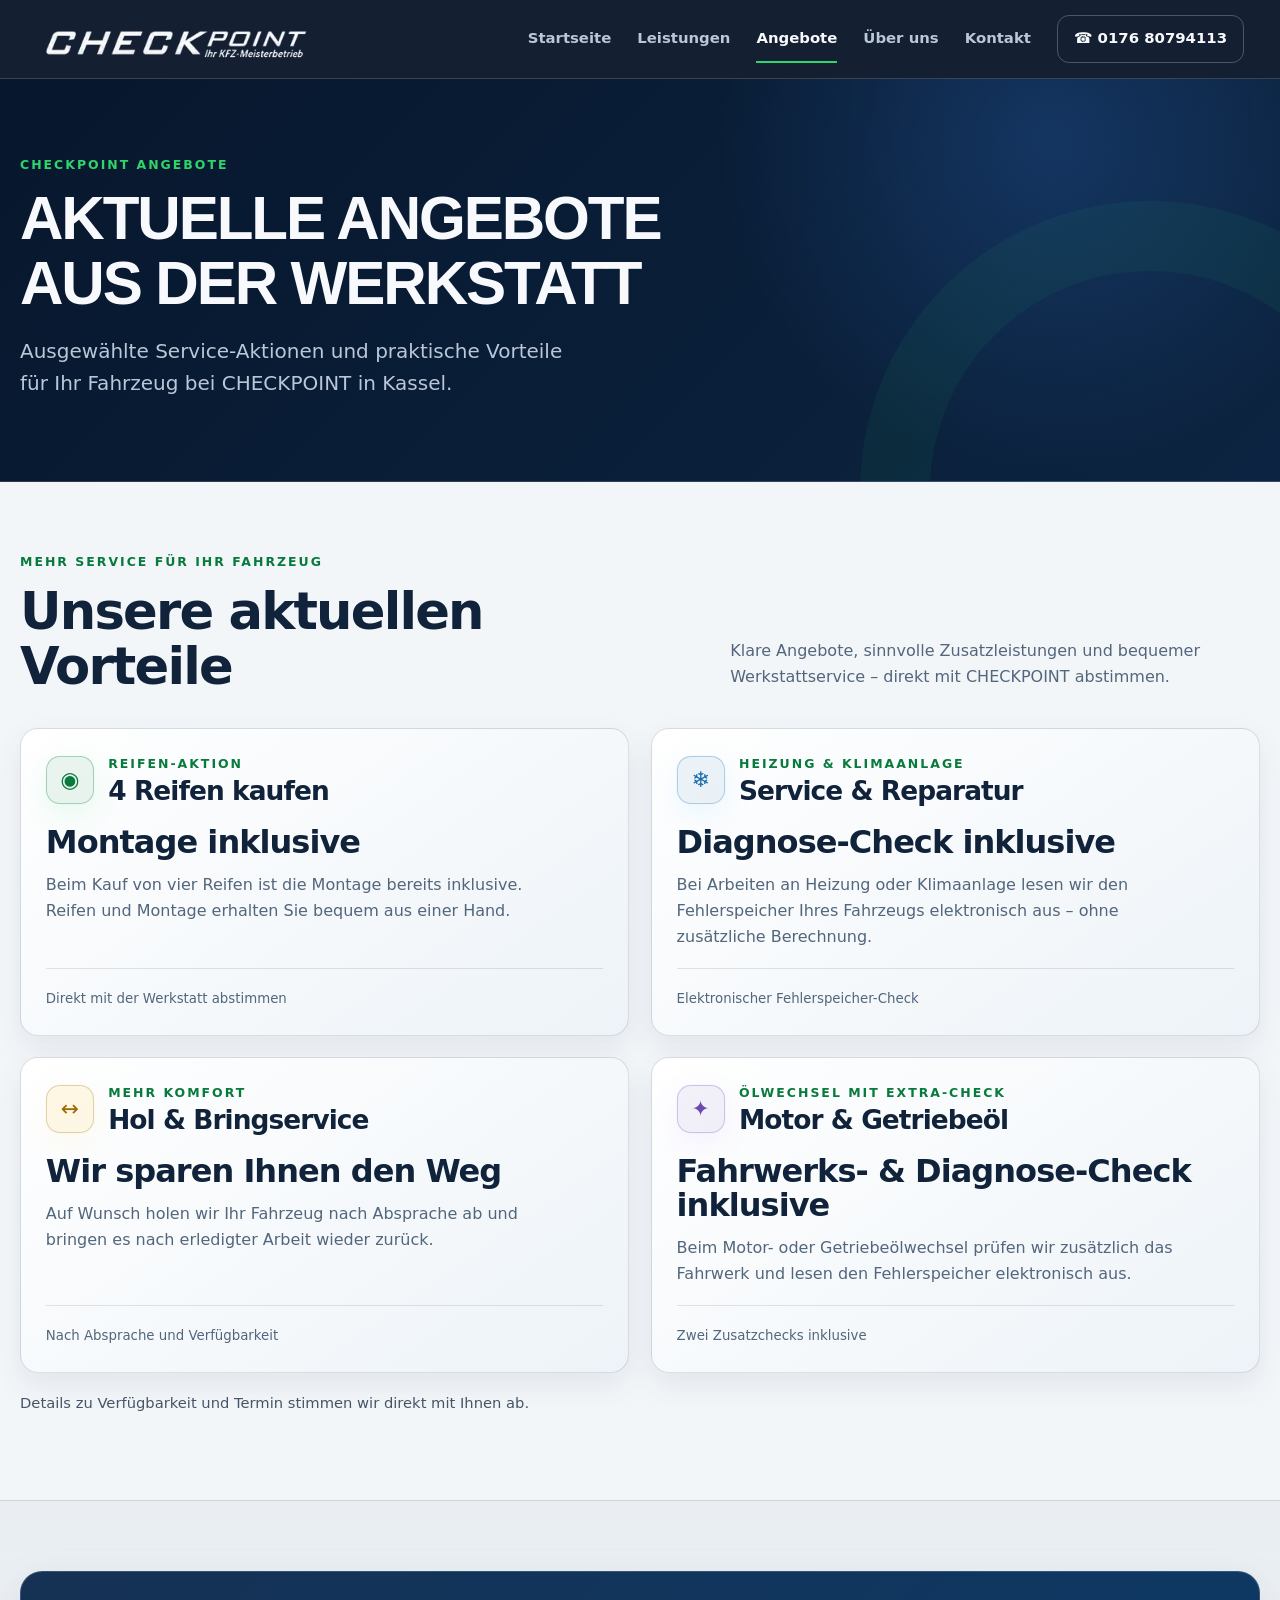
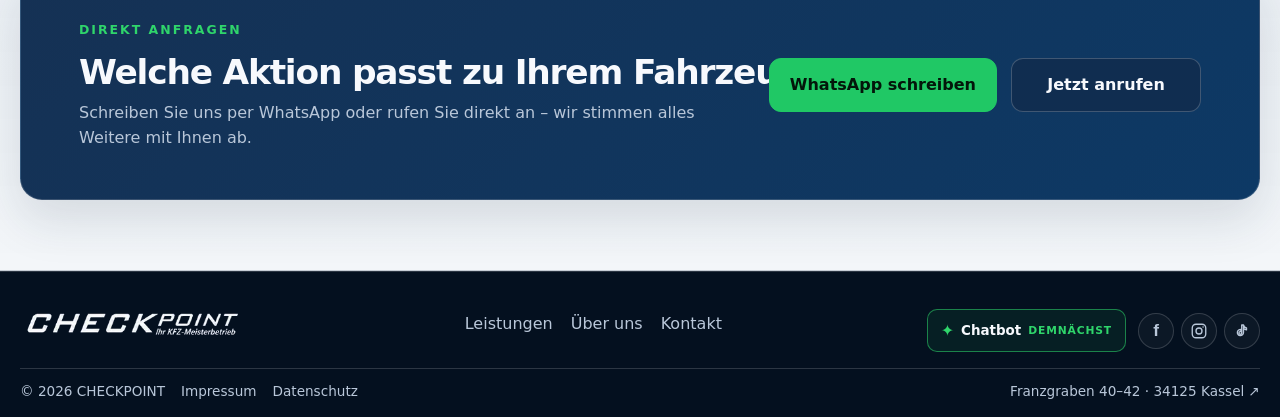
==== angebote/index.html @ a85a5be3 "Update CHECKPOINT contact details and opening hours" ====
<!doctype html>
<html lang="de">
<head>
  
  <meta charset="utf-8">
  <meta name="viewport" content="width=device-width,initial-scale=1">
  <title>Angebote – CHECKPOINT Kassel</title>
  <meta name="description" content="Aktuelle Werkstatt-Angebote von CHECKPOINT Kassel: Reifen, Heizung & Klimaanlage, Hol & Bringservice sowie Ölwechsel mit Extra-Check.">
  <meta name="theme-color" content="#061326">
  <link rel="canonical" href="https://sandro-abashishvili.de/checkpoint-kassel/angebote/">
  <link rel="icon" href="../assets/images/checkpoint-mark.svg" type="image/svg+xml">
  <link rel="stylesheet" href="../assets/styles.css">
  <link rel="stylesheet" href="../assets/refinements.css">
  <script src="../assets/app.js" defer></script>
  <style>
    .offers-showcase {
      display: grid;
      grid-template-columns: repeat(2, minmax(0, 1fr));
      gap: 1.35rem;
      margin-top: 1.8rem;
    }

    .offer-card {
      display: flex;
      flex-direction: column;
      min-height: 260px;
      padding: 1.55rem;
      border: 1px solid rgba(255,255,255,.12);
      border-radius: 18px;
      background:
        linear-gradient(145deg, rgba(255,255,255,.035), rgba(255,255,255,.008)),
        rgba(18,56,95,.72);
    }

    .offer-card-head {
      display: flex;
      align-items: center;
      gap: .9rem;
      margin-bottom: 1rem;
    }

    .offer-icon {
      width: 48px;
      height: 48px;
      flex: 0 0 48px;
      display: grid;
      place-items: center;
      border-radius: 14px;
      border: 1px solid rgba(255,255,255,.14);
      background: rgba(255,255,255,.055);
      font-size: 1.35rem;
      line-height: 1;
    }

    .offer-card .eyebrow {
      margin: 0 0 .2rem;
    }

    .offer-card h2 {
      margin: 0;
      font-size: clamp(1.25rem, 2.2vw, 1.65rem);
      line-height: 1.08;
    }

    .offer-benefit {
      margin: .25rem 0 .8rem;
      font-size: clamp(1.35rem, 2.7vw, 2rem);
      line-height: 1.05;
      font-weight: 800;
      letter-spacing: -.03em;
    }

    .offer-card > p:not(.eyebrow):not(.offer-benefit) {
      margin: 0 0 1.15rem;
      max-width: 52ch;
      opacity: .9;
    }

    .offer-card-footer {
      margin-top: auto;
      padding-top: 1rem;
      border-top: 1px solid rgba(255,255,255,.10);
    }

    .offer-card-footer small {
      opacity: .72;
      line-height: 1.35;
    }

    .offer-note {
      margin-top: 1.15rem;
      font-size: .92rem;
      opacity: .76;
    }

    @media (max-width: 860px) {
      .offers-showcase {
        grid-template-columns: 1fr;
      }

      .offer-card {
        min-height: unset;
      }
    }

    @media (max-width: 560px) {
      .offer-card {
        padding: 1.25rem;
      }
    }
  </style>
<meta name="robots" content="noindex, nofollow"></head>
<body>
  <a class="skip-link" href="#main">Zum Inhalt springen</a>
  <header class="site-header">
    <div class="container nav-shell">
      <a class="brand" href="../" aria-label="CHECKPOINT Startseite">
        <img src="../assets/images/checkpoint-mark.svg" alt="" width="43" height="43">
        <span class="brand-copy"><strong>CHECKPOINT</strong><small>Ihr KFZ-Meisterbetrieb</small></span>
      </a>
      <button class="menu-toggle" type="button" aria-expanded="false" aria-controls="site-nav" aria-label="Menü öffnen"><span></span></button>
      <nav class="site-nav" id="site-nav" aria-label="Hauptnavigation">
        <a href="../">Startseite</a>
        <a href="../leistungen/">Leistungen</a>
        <a href="../angebote/" aria-current="page">Angebote</a>
        <a href="../ueber-uns/">Über uns</a>
        <a href="../kontakt/">Kontakt</a>
        <a class="nav-call" href="tel:+4917680794113">☎ 0176 80794113</a>
      </nav>
    </div>
  </header>

  <main id="main">
    <section class="page-hero">
      <div class="container">
        <p class="eyebrow">CHECKPOINT ANGEBOTE</p>
        <h1 class="two-line-heading"><span>AKTUELLE ANGEBOTE</span><span>AUS DER WERKSTATT</span></h1>
        <p class="lead two-line-copy"><span>Ausgewählte Service-Aktionen und praktische Vorteile</span><span>für Ihr Fahrzeug bei CHECKPOINT in Kassel.</span></p>
      </div>
    </section>

    <section class="section">
      <div class="container">
        <div class="catalog-intro">
          <div><p class="eyebrow">Mehr Service für Ihr Fahrzeug</p><h2>Unsere aktuellen Vorteile</h2></div>
          <p>Klare Angebote, sinnvolle Zusatzleistungen und bequemer Werkstattservice – direkt mit CHECKPOINT abstimmen.</p>
        </div>

        <div class="offers-showcase">
          <article class="offer-card">
            <div class="offer-card-head">
              <span class="offer-icon" aria-hidden="true">◉</span>
              <div>
                <p class="eyebrow">Reifen-Aktion</p>
                <h2>4 Reifen kaufen</h2>
              </div>
            </div>
            <p class="offer-benefit">Montage inklusive</p>
            <p>Beim Kauf von vier Reifen ist die Montage bereits inklusive. Reifen und Montage erhalten Sie bequem aus einer Hand.</p>
            <div class="offer-card-footer"><small>Direkt mit der Werkstatt abstimmen</small></div>
          </article>

          <article class="offer-card">
            <div class="offer-card-head">
              <span class="offer-icon" aria-hidden="true">❄</span>
              <div>
                <p class="eyebrow">Heizung & Klimaanlage</p>
                <h2>Service & Reparatur</h2>
              </div>
            </div>
            <p class="offer-benefit">Diagnose-Check inklusive</p>
            <p>Bei Arbeiten an Heizung oder Klimaanlage lesen wir den Fehlerspeicher Ihres Fahrzeugs elektronisch aus – ohne zusätzliche Berechnung.</p>
            <div class="offer-card-footer"><small>Elektronischer Fehlerspeicher-Check</small></div>
          </article>

          <article class="offer-card">
            <div class="offer-card-head">
              <span class="offer-icon" aria-hidden="true">↔</span>
              <div>
                <p class="eyebrow">Mehr Komfort</p>
                <h2>Hol & Bringservice</h2>
              </div>
            </div>
            <p class="offer-benefit">Wir sparen Ihnen den Weg</p>
            <p>Auf Wunsch holen wir Ihr Fahrzeug nach Absprache ab und bringen es nach erledigter Arbeit wieder zurück.</p>
            <div class="offer-card-footer"><small>Nach Absprache und Verfügbarkeit</small></div>
          </article>

          <article class="offer-card">
            <div class="offer-card-head">
              <span class="offer-icon" aria-hidden="true">✦</span>
              <div>
                <p class="eyebrow">Ölwechsel mit Extra-Check</p>
                <h2>Motor & Getriebeöl</h2>
              </div>
            </div>
            <p class="offer-benefit">Fahrwerks- & Diagnose-Check inklusive</p>
            <p>Beim Motor- oder Getriebeölwechsel prüfen wir zusätzlich das Fahrwerk und lesen den Fehlerspeicher elektronisch aus.</p>
            <div class="offer-card-footer"><small>Zwei Zusatzchecks inklusive</small></div>
          </article>
        </div>

        <p class="offer-note">Details zu Verfügbarkeit und Termin stimmen wir direkt mit Ihnen ab.</p>
      </div>
    </section>

    <section class="section section-soft">
      <div class="container cta-panel">
        <div><p class="eyebrow">DIREKT ANFRAGEN</p><h2>Welche Aktion passt zu Ihrem Fahrzeug?</h2><p>Schreiben Sie uns per WhatsApp oder rufen Sie direkt an – wir stimmen alles Weitere mit Ihnen ab.</p></div>
        <div class="hero-actions">
          <a class="button button-primary" href="https://wa.me/4917680794113?text=Hallo%20CHECKPOINT%2C%20ich%20habe%20eine%20Frage%20zu%20einem%20aktuellen%20Angebot." target="_blank" rel="noopener noreferrer">WhatsApp schreiben</a>
          <a class="button" href="tel:+4917680794113">Jetzt anrufen</a>
        </div>
      </div>
    </section>
  </main>

  <footer class="site-footer">
    <div class="container">
      <div class="footer-grid">
        <div><a class="brand" href="../"><img src="../assets/images/checkpoint-mark.svg" alt="" width="43" height="43"><span class="brand-copy"><strong>CHECKPOINT</strong><small>Ihr KFZ-Meisterbetrieb</small></span></a></div>
        <div><p class="footer-title">Navigation</p><div class="footer-links"><a href="../leistungen/">Leistungen</a><a href="../ueber-uns/">Über uns</a><a href="../kontakt/">Kontakt</a></div></div><div><p class="footer-title">Rechtliches</p><div class="footer-links"><a href="../impressum/">Impressum</a><a href="../datenschutz/">Datenschutz</a></div></div>
      </div>
      <div class="footer-bottom"><span>© <span data-year></span> CHECKPOINT</span><span>Franzgraben 40–42 · 34125 Kassel</span></div>
    </div>
  </footer>
</body>
</html>
---- assets/styles.css ----
@import url("v2.css");
:root {
  color-scheme: dark;
  --bg: #061326;
  --bg-soft: #0a1c35;
  --surface: #0f2747;
  --surface-2: #153154;
  --text: #f7f9fd;
  --muted: #b5c2d5;
  --line: rgba(255,255,255,.13);
  --brand: #2fd56b;
  --brand-strong: #18b951;
  --blue: #3d8dff;
  --danger: #ffbc66;
  --shadow: 0 20px 50px rgba(0,0,0,.25);
  --radius: 22px;
  --max: 1320px;
}

* { box-sizing: border-box; }
html { scroll-behavior: smooth; scroll-padding-top: 96px; }
body { margin: 0; min-width: 320px; background: var(--bg); color: var(--text); font-family: Inter, ui-sans-serif, system-ui, -apple-system, BlinkMacSystemFont, "Segoe UI", sans-serif; line-height: 1.6; }
body.menu-open { overflow: hidden; }
a { color: inherit; }
img { display: block; max-width: 100%; }
button, input, select, textarea { font: inherit; }
.skip-link { position: fixed; left: 16px; top: -80px; z-index: 100; padding: 10px 14px; background: var(--brand); color: #04130a; border-radius: 10px; font-weight: 800; }
.skip-link:focus { top: 12px; }
.container { width: min(calc(100% - 40px), var(--max)); margin-inline: auto; }
.section { padding: 70px 0; }
.section-soft { background: linear-gradient(180deg, rgba(255,255,255,.025), transparent); border-block: 1px solid var(--line); }
.eyebrow { margin: 0 0 12px; color: var(--brand); font-size: .78rem; font-weight: 850; letter-spacing: .16em; text-transform: uppercase; }
h1, h2, h3, p { margin-top: 0; }
h1, h2, h3 { line-height: 1.08; letter-spacing: -.035em; }
h1, h2, h3 { overflow-wrap: anywhere; }
h1 { max-width: 760px; margin-bottom: 22px; font-size: clamp(2.7rem, 7vw, 5.5rem); text-transform: uppercase; }
h2 { margin-bottom: 18px; font-size: clamp(2rem, 4vw, 3.5rem); }
h3 { margin-bottom: 10px; font-size: 1.24rem; }
.lead { max-width: 670px; color: var(--muted); font-size: clamp(1.06rem, 2vw, 1.25rem); }
.section-head { display: flex; justify-content: space-between; align-items: end; gap: 32px; margin-bottom: 30px; }
.section-head > p { max-width: 540px; margin-bottom: 4px; color: var(--muted); }

.site-header { position: sticky; top: 0; z-index: 50; border-bottom: 1px solid var(--line); background: rgba(6,19,38,.88); backdrop-filter: blur(18px); }
.nav-shell { min-height: 78px; display: flex; align-items: center; justify-content: space-between; gap: 28px; }
.brand { display: inline-flex; align-items: center; gap: 11px; text-decoration: none; min-width: 210px; }
.brand img { width: 43px; height: 43px; }
.brand-copy { display: grid; line-height: 1; }
.brand-copy strong { font-size: 1.24rem; font-style: italic; letter-spacing: .14em; }
.brand-copy small { margin-top: 5px; color: var(--muted); font-size: .65rem; letter-spacing: .02em; }
.site-nav { display: flex; align-items: center; gap: 26px; }
.site-nav a { position: relative; color: var(--muted); text-decoration: none; font-size: .93rem; font-weight: 700; }
.site-nav a:not(.nav-call)::after { content: ""; position: absolute; left: 0; right: 100%; bottom: -8px; height: 2px; background: var(--brand); transition: right .2s ease; }
.site-nav a:hover, .site-nav a:focus-visible { color: var(--text); }
.site-nav a:hover::after, .site-nav a:focus-visible::after { right: 0; }
.nav-call { padding: 11px 16px; border: 1px solid var(--line); border-radius: 12px; color: var(--text)!important; }
.nav-call:hover { border-color: var(--brand); }
.menu-toggle { display: none; width: 46px; height: 46px; padding: 0; border: 1px solid var(--line); border-radius: 12px; background: var(--surface); color: var(--text); cursor: pointer; }
.menu-toggle span, .menu-toggle::before, .menu-toggle::after { content: ""; display: block; width: 20px; height: 2px; margin: 5px auto; background: currentColor; transition: transform .2s ease, opacity .2s ease; }
.menu-toggle[aria-expanded="true"] span { opacity: 0; }
.menu-toggle[aria-expanded="true"]::before { transform: translateY(7px) rotate(45deg); }
.menu-toggle[aria-expanded="true"]::after { transform: translateY(-7px) rotate(-45deg); }

.hero { position: relative; min-height: calc(100vh - 78px); display: grid; align-items: center; overflow: hidden; isolation: isolate; }
.hero::before { content: ""; position: absolute; inset: 0; z-index: -2; background: linear-gradient(90deg, #061326 0%, rgba(6,19,38,.97) 38%, rgba(6,19,38,.62) 67%, rgba(6,19,38,.25)), url("images/workshop-hero-v2.webp") center right/cover no-repeat; }
.hero::after { content: ""; position: absolute; inset: auto 0 0; z-index: -1; height: 36%; background: linear-gradient(transparent, var(--bg)); }
.hero-content { padding: 80px 0 145px; }
.hero .eyebrow { display: flex; align-items: center; gap: 12px; }
.hero .eyebrow::after { content: ""; width: 58px; height: 2px; background: var(--brand); }
.hero-actions { display: flex; flex-wrap: wrap; gap: 14px; margin-top: 34px; }
.button { display: inline-flex; min-height: 51px; align-items: center; justify-content: center; gap: 9px; padding: 13px 20px; border: 1px solid var(--line); border-radius: 12px; background: var(--surface); color: var(--text); text-decoration: none; font-weight: 800; transition: transform .2s ease, border-color .2s ease, background .2s ease; }
.button:hover { transform: translateY(-2px); border-color: var(--brand); }
.button-primary { border-color: var(--brand); background: var(--brand); color: #03160a; }
.button-primary:hover { background: #45e57d; }
.quick-strip { position: absolute; left: 0; right: 0; bottom: 0; border-top: 1px solid var(--line); border-bottom: 1px solid var(--line); background: rgba(8,26,49,.9); backdrop-filter: blur(12px); }
.quick-grid { display: grid; grid-template-columns: repeat(3, 1fr); }
.quick-item { min-height: 108px; display: flex; align-items: center; gap: 16px; padding: 22px 30px; border-right: 1px solid var(--line); }
.quick-item:last-child { border: 0; }
.quick-icon { width: 44px; height: 44px; display: grid; place-items: center; flex: 0 0 auto; border-radius: 50%; background: rgba(47,213,107,.12); color: var(--brand); font-size: 1.35rem; font-weight: 900; }
.quick-item strong { display: block; }
.quick-item small { color: var(--muted); }

.services-grid { display: grid; grid-template-columns: repeat(4, 1fr); gap: 16px; }
.service-card { min-height: 170px; padding: 24px; border: 1px solid var(--line); border-radius: 18px; background: linear-gradient(145deg, rgba(255,255,255,.055), rgba(255,255,255,.018)); transition: transform .2s ease, border-color .2s ease, background .2s ease; }
.service-card:hover { transform: translateY(-4px); border-color: rgba(47,213,107,.55); background: var(--surface); }
.service-number { display: block; margin-bottom: 30px; color: var(--brand); font-size: .75rem; font-weight: 900; letter-spacing: .12em; }
.service-card p { margin: 0; color: var(--muted); font-size: .91rem; }
.service-list { display: grid; grid-template-columns: repeat(2, minmax(0,1fr)); gap: 10px 24px; margin: 30px 0 0; padding: 26px; border: 1px solid var(--line); border-radius: var(--radius); background: var(--bg-soft); list-style: none; }
.service-list li { position: relative; padding-left: 25px; }
.service-list li::before { content: "✓"; position: absolute; left: 0; color: var(--brand); font-weight: 900; }

.offer-panel { display: grid; grid-template-columns: 1.15fr .85fr; gap: 18px; }
.offer-main, .offer-side { padding: clamp(28px, 5vw, 52px); border: 1px solid var(--line); border-radius: var(--radius); }
.offer-main { background: linear-gradient(135deg, var(--surface), #0c3763); box-shadow: var(--shadow); }
.offer-side { background: var(--surface); }
.offer-side p, .offer-main p { color: var(--muted); }
.status-pill { display: inline-flex; align-items: center; gap: 8px; margin-bottom: 20px; padding: 7px 11px; border-radius: 100px; background: rgba(255,188,102,.13); color: #ffd399; font-size: .78rem; font-weight: 800; }
.status-pill::before { content: ""; width: 7px; height: 7px; border-radius: 50%; background: var(--danger); }

.about-grid, .contact-grid { display: grid; grid-template-columns: 1fr 1fr; gap: 52px; align-items: start; }
.contact-grid { gap: 28px; align-items: stretch; }
.values { display: grid; gap: 12px; }
.value { padding: 21px; border-left: 3px solid var(--brand); background: var(--surface); border-radius: 0 14px 14px 0; }
.value p { margin: 5px 0 0; color: var(--muted); }
.contact-card { position: relative; display: flex; height: 100%; flex-direction: column; padding: 34px; overflow: hidden; border: 1px solid var(--line); border-radius: var(--radius); background: radial-gradient(circle at 100% 0, rgba(47,213,107,.11), transparent 34%), var(--surface); }
.contact-card::before { content: ""; position: absolute; inset: 0 auto 0 0; width: 4px; background: linear-gradient(var(--brand), rgba(61,141,255,.8)); }
.contact-card-head { padding-bottom: 22px; border-bottom: 1px solid var(--line); }
.contact-card-head h2 { margin-bottom: 10px; font-size: clamp(1.75rem, 3vw, 2.45rem); }
.contact-card-head > p:last-child { margin-bottom: 0; color: var(--muted); }
.contact-list { display: grid; gap: 0; margin: 0; }
.contact-row { display: grid; grid-template-columns: 130px 1fr; gap: 18px; padding: 17px 0; border-bottom: 1px solid var(--line); }
.contact-row:last-child { border: 0; }
.contact-row dt { color: var(--muted); }
.contact-row dt span { display: inline-grid; width: 25px; height: 25px; margin-right: 7px; place-items: center; border-radius: 50%; background: rgba(47,213,107,.11); color: var(--brand); font-weight: 900; }
.contact-row dd { margin: 0; font-weight: 750; }
.contact-row a { text-decoration-color: rgba(47,213,107,.55); text-underline-offset: 4px; }
.contact-actions { display: flex; flex-wrap: wrap; gap: 12px; margin-top: 24px; }
.hours { display: grid; gap: 12px; margin-top: 28px; }
.contact-label { margin: 0 0 2px; color: var(--brand); font-size: .75rem; font-weight: 900; letter-spacing: .12em; text-transform: uppercase; }
.hours div { display: flex; justify-content: space-between; gap: 24px; padding-bottom: 12px; border-bottom: 1px solid var(--line); }
.map-link { min-height: 340px; height: 100%; display: grid; place-items: center; padding: 38px; border: 1px solid var(--line); border-radius: var(--radius); background: radial-gradient(circle at 70% 20%, rgba(61,141,255,.32), transparent 36%), radial-gradient(circle at 18% 82%, rgba(47,213,107,.12), transparent 30%), linear-gradient(135deg, #102a4b, #07162a); text-align: center; text-decoration: none; overflow: hidden; }
.map-link .eyebrow { margin-bottom: 26px; }
.map-link:hover { border-color: var(--brand); }
.map-pin { width: 76px; height: 76px; display: grid; place-items: center; margin: 0 auto 20px; border-radius: 50% 50% 50% 0; transform: rotate(-45deg); background: var(--brand); color: #061326; font-size: 2rem; box-shadow: 0 15px 40px rgba(47,213,107,.2); }
.map-pin span { transform: rotate(45deg); }

.site-footer { padding: 45px 0 25px; border-top: 1px solid var(--line); background: #04101f; }
.footer-grid { display: grid; grid-template-columns: 1.5fr 1fr 1fr; gap: 42px; }
.footer-title { margin-bottom: 13px; font-size: .82rem; color: var(--muted); text-transform: uppercase; letter-spacing: .12em; }
.footer-links { display: grid; gap: 9px; }
.footer-links a { color: var(--muted); text-decoration: none; }
.footer-links a:hover { color: var(--brand); }
.footer-bottom { display: flex; justify-content: space-between; gap: 20px; margin-top: 36px; padding-top: 20px; border-top: 1px solid var(--line); color: var(--muted); font-size: .85rem; }

.legal-main { min-height: 65vh; padding: 80px 0; }
.legal-copy { max-width: 760px; }
.legal-copy h1 { font-size: clamp(2.5rem, 7vw, 4.6rem); }
.legal-copy h2 { margin-top: 42px; font-size: 1.55rem; }
.legal-copy p, .legal-copy li { color: var(--muted); }
.notice { margin: 30px 0; padding: 18px 20px; border: 1px solid rgba(255,188,102,.45); border-radius: 14px; background: rgba(255,188,102,.08); color: #ffe1b8; }

@media (max-width: 980px) {
  .menu-toggle { display: block; }
  .site-nav { position: fixed; inset: 79px 0 auto; max-height: calc(100vh - 79px); overflow-y: auto; display: grid; gap: 0; padding: 18px 20px 28px; border-bottom: 1px solid var(--line); background: #07172c; transform: translateY(-130%); opacity: 0; visibility: hidden; transition: transform .24s ease, opacity .24s ease, visibility .24s; }
  .site-nav.open { transform: translateY(0); opacity: 1; visibility: visible; }
  .site-nav a { padding: 15px 6px; border-bottom: 1px solid var(--line); font-size: 1rem; }
  .site-nav a::after { display: none; }
  .nav-call { margin-top: 14px; border: 1px solid var(--brand)!important; text-align: center; }
  .hero::before { background: linear-gradient(90deg, rgba(6,19,38,.98), rgba(6,19,38,.78)), url("images/workshop-hero-v2.webp") center/cover no-repeat; }
  .services-grid { grid-template-columns: repeat(2, 1fr); }
  .about-grid, .contact-grid { grid-template-columns: 1fr; gap: 34px; }
}

@media (max-width: 720px) {
  .container { width: min(calc(100% - 28px), var(--max)); }
  .brand { min-width: 0; }
  .brand-copy small { display: none; }
  .nav-shell > .button { min-height: 44px; padding: 10px 12px; font-size: .84rem; white-space: nowrap; }
  .section { padding: 68px 0; }
  .section-head { display: block; margin-bottom: 30px; }
  .hero { min-height: auto; }
  .hero-content { padding: 72px 0 310px; }
  h1 { font-size: clamp(2.45rem, 13vw, 4rem); }
  .quick-grid { grid-template-columns: 1fr; }
  .quick-item { min-height: auto; padding: 16px 20px; border-right: 0; border-bottom: 1px solid var(--line); }
  .quick-item:last-child { border-bottom: 0; }
  .quick-icon { width: 38px; height: 38px; }
  .services-grid { grid-template-columns: 1fr; }
  .service-card { min-height: auto; }
  .service-number { margin-bottom: 20px; }
  .service-list { grid-template-columns: 1fr; }
  .offer-panel { grid-template-columns: 1fr; }
  .contact-row { grid-template-columns: 1fr; gap: 4px; }
  .contact-actions .button { width: 100%; }
  .footer-grid { grid-template-columns: 1fr; gap: 28px; }
  .footer-bottom { display: grid; }
}

@media (prefers-color-scheme: light) {
  :root {
    color-scheme: light;
    --bg: #f3f6f9;
    --bg-soft: #e8eef4;
    --surface: #ffffff;
    --surface-2: #e4edf6;
    --text: #10233a;
    --muted: #52667c;
    --line: rgba(16, 35, 58, .16);
    --brand: #087a3c;
    --brand-strong: #05632f;
    --shadow: 0 20px 48px rgba(27, 49, 72, .13);
  }

  .section-soft { background: linear-gradient(180deg, rgba(15, 58, 99, .045), transparent); }
  .site-header { background: rgba(6, 19, 38, .94); }
  .site-header .site-nav { background-color: #07172c; }
  .site-header .menu-toggle { border-color: rgba(255,255,255,.25); background: #102d50; color: #f7f9fd; }

  .site-header,
  .hero,
  .page-hero,
  .offer-main,
  .cta-panel,
  .map-link,
  .site-footer {
    --text: #f7f9fd;
    --muted: #b9c7d9;
    --line: rgba(255, 255, 255, .16);
    --surface: #0f2747;
    --surface-2: #153154;
    --brand: #2fd56b;
    --brand-strong: #18b951;
    color: var(--text);
  }

  .hero::after { background: linear-gradient(transparent, #07172b); }
  .quick-strip { background: rgba(8, 26, 49, .92); }
  .hero .button:not(.button-primary),
  .page-hero .button:not(.button-primary),
  .offer-main .button:not(.button-primary),
  .cta-panel .button:not(.button-primary),
  .map-link .button:not(.button-primary) {
    border-color: rgba(255,255,255,.2);
    background: #102d50;
    color: #f7f9fd;
  }
  .service-card { background: linear-gradient(145deg, #ffffff, #edf3f8); }
  .service-card:hover { background: #ffffff; }
  .button-primary { border-color: #20c865; background: #20c865; color: #03160a; }
  .offer-main { background: linear-gradient(135deg, #153154, #0c3763); }
  .cta-panel { background: linear-gradient(135deg, #153154, #0d3965); }
  .offer-side, .contact-card, .value { box-shadow: 0 12px 30px rgba(27, 49, 72, .08); }
  .notice { border-color: rgba(151, 92, 0, .36); background: #fff3dc; color: #6b4100; }
  .site-footer { background: #04101f; }
}

@media (prefers-reduced-motion: reduce) {
  *, *::before, *::after { scroll-behavior: auto!important; transition-duration: .01ms!important; animation-duration: .01ms!important; animation-iteration-count: 1!important; }
}

@media print {
  .site-header, .hero-actions, .quick-strip, .site-footer { display: none!important; }
  body { background: #fff; color: #111; }
  .section { padding: 30px 0; }
}
---- assets/refinements.css ----
/* Shared visual refinements for CTA panels, offers and interaction polish. */

.cta-panel {
  grid-template-columns: minmax(0, 1fr) auto;
  align-items: center;
  column-gap: clamp(28px, 4vw, 56px);
  row-gap: 22px;
  padding: clamp(32px, 4vw, 48px) clamp(34px, 5vw, 58px);
}

.cta-panel > div:first-child { max-width: none; min-width: 0; }
.cta-panel h2 { margin-bottom: 10px; font-size: clamp(2rem, 2.75vw, 2.7rem); line-height: 1.05; }
.cta-panel .eyebrow { margin-bottom: 14px; }
.cta-panel .hero-actions,
.services-cta .hero-actions { display: flex; flex-wrap: nowrap; align-items: center; justify-content: flex-end; gap: 14px; min-width: 0; margin: 0; }
.cta-panel .hero-actions .button,
.services-cta .hero-actions .button { width: auto; min-width: 190px; white-space: nowrap; }
.services-cta > div:first-child { max-width: none; min-width: 0; }

/* Stable image icons for hero actions. */
.hero-premium .button-icon { width: 22px; height: 22px; flex: 0 0 22px; display: block; object-fit: contain; }

/* Non-clickable cards should not suggest a click target. */
.services-grid-home .service-card:hover { transform: none; border-color: color-mix(in srgb, var(--brand) 24%, var(--line)); background: linear-gradient(145deg, rgba(255,255,255,.055), rgba(255,255,255,.018)); }
.service-items article:hover { z-index: auto; transform: none; background: color-mix(in srgb, var(--group-accent) 3%, transparent); box-shadow: none; }
.service-items article:hover h3 { color: inherit; }

/* Service-group accents stay in icons/headings instead of full-height side bars. */
.service-group::before { display: none !important; content: none !important; }

@media (min-width: 1200px) {
  .cta-panel h2 { white-space: nowrap; overflow-wrap: normal; font-size: clamp(2.15rem, 2.45vw, 2.6rem); }
}

.offers-showcase .offer-card:nth-child(1) .offer-icon { color: #2fd56b; border-color: rgba(47,213,107,.48); background: rgba(47,213,107,.12); box-shadow: 0 0 0 1px rgba(47,213,107,.04), 0 10px 28px rgba(47,213,107,.10); }
.offers-showcase .offer-card:nth-child(2) .offer-icon { color: #53b9ff; border-color: rgba(83,185,255,.50); background: rgba(83,185,255,.12); box-shadow: 0 0 0 1px rgba(83,185,255,.04), 0 10px 28px rgba(83,185,255,.10); }
.offers-showcase .offer-card:nth-child(3) .offer-icon { color: #ffd166; border-color: rgba(255,209,102,.50); background: rgba(255,209,102,.11); box-shadow: 0 0 0 1px rgba(255,209,102,.04), 0 10px 28px rgba(255,209,102,.09); }
.offers-showcase .offer-card:nth-child(4) .offer-icon { color: #b68cff; border-color: rgba(182,140,255,.52); background: rgba(182,140,255,.12); box-shadow: 0 0 0 1px rgba(182,140,255,.04), 0 10px 28px rgba(182,140,255,.10); }

@media (prefers-color-scheme: light) {
  .site-header .site-nav a:not(.nav-call) { background: transparent !important; box-shadow: none !important; }
  .site-header .nav-call { background: transparent !important; border-color: rgba(255,255,255,.24); box-shadow: none !important; }
  .services-grid-home .service-card:hover { background: linear-gradient(145deg, #ffffff, #edf3f8); }
  body .offers-showcase .offer-card { border-color: rgba(16,35,58,.14) !important; background: linear-gradient(145deg, #ffffff, #edf3f8) !important; color: #10233a; box-shadow: 0 12px 30px rgba(27,49,72,.08); }
  body .offers-showcase .offer-card > p:not(.eyebrow):not(.offer-benefit),
  body .offers-showcase .offer-card-footer small { color: #52667c; opacity: 1; }
  body .offers-showcase .offer-card-footer { border-top-color: rgba(16,35,58,.12); }
  body .offers-showcase .offer-card:nth-child(1) .offer-icon { color: #087a3c; border-color: rgba(8,122,60,.30); background: rgba(8,122,60,.08); }
  body .offers-showcase .offer-card:nth-child(2) .offer-icon { color: #1769aa; border-color: rgba(23,105,170,.28); background: rgba(23,105,170,.08); }
  body .offers-showcase .offer-card:nth-child(3) .offer-icon { color: #9b6b00; border-color: rgba(155,107,0,.28); background: rgba(255,193,45,.12); }
  body .offers-showcase .offer-card:nth-child(4) .offer-icon { color: #6b4bb2; border-color: rgba(107,75,178,.28); background: rgba(107,75,178,.08); }
}

/* styles.css keeps the light-theme mobile menu dark; desktop navigation stays transparent. */
@media (prefers-color-scheme: light) and (min-width: 981px) {
  body .site-header .site-nav { background: transparent !important; background-color: transparent !important; box-shadow: none !important; }
}

@media (max-width: 1199px) and (min-width: 981px) {
  .cta-panel h2 { font-size: clamp(1.9rem, 3vw, 2.25rem); }
  .cta-panel .hero-actions .button,
  .services-cta .hero-actions .button { min-width: 170px; padding-inline: 16px; }
}

@media (max-width: 980px) {
  .cta-panel,
  .services-cta { grid-template-columns: 1fr; align-items: start; }
  .cta-panel h2 { white-space: normal; overflow-wrap: normal; }
  .cta-panel .hero-actions,
  .services-cta .hero-actions { justify-content: flex-start; }
}

@media (max-width: 620px) {
  .cta-panel { padding: 26px 22px; }
  .cta-panel h2 { font-size: clamp(1.75rem, 8vw, 2.25rem); line-height: 1.08; }
  .cta-panel .hero-actions,
  .services-cta .hero-actions { width: 100%; flex-direction: column; align-items: stretch; }
  .cta-panel .hero-actions .button,
  .services-cta .hero-actions .button { width: 100%; min-width: 0; }
}

@media (max-width: 480px) {
  .legal-header .nav-shell { gap: 8px; }
  body .legal-header .brand { min-width: 0; }
  body .legal-header .brand::before { width: 168px; height: 34px; }
  .legal-header .nav-shell > .button {
    min-height: 40px;
    padding: 8px 10px;
    font-size: .72rem;
  }
}
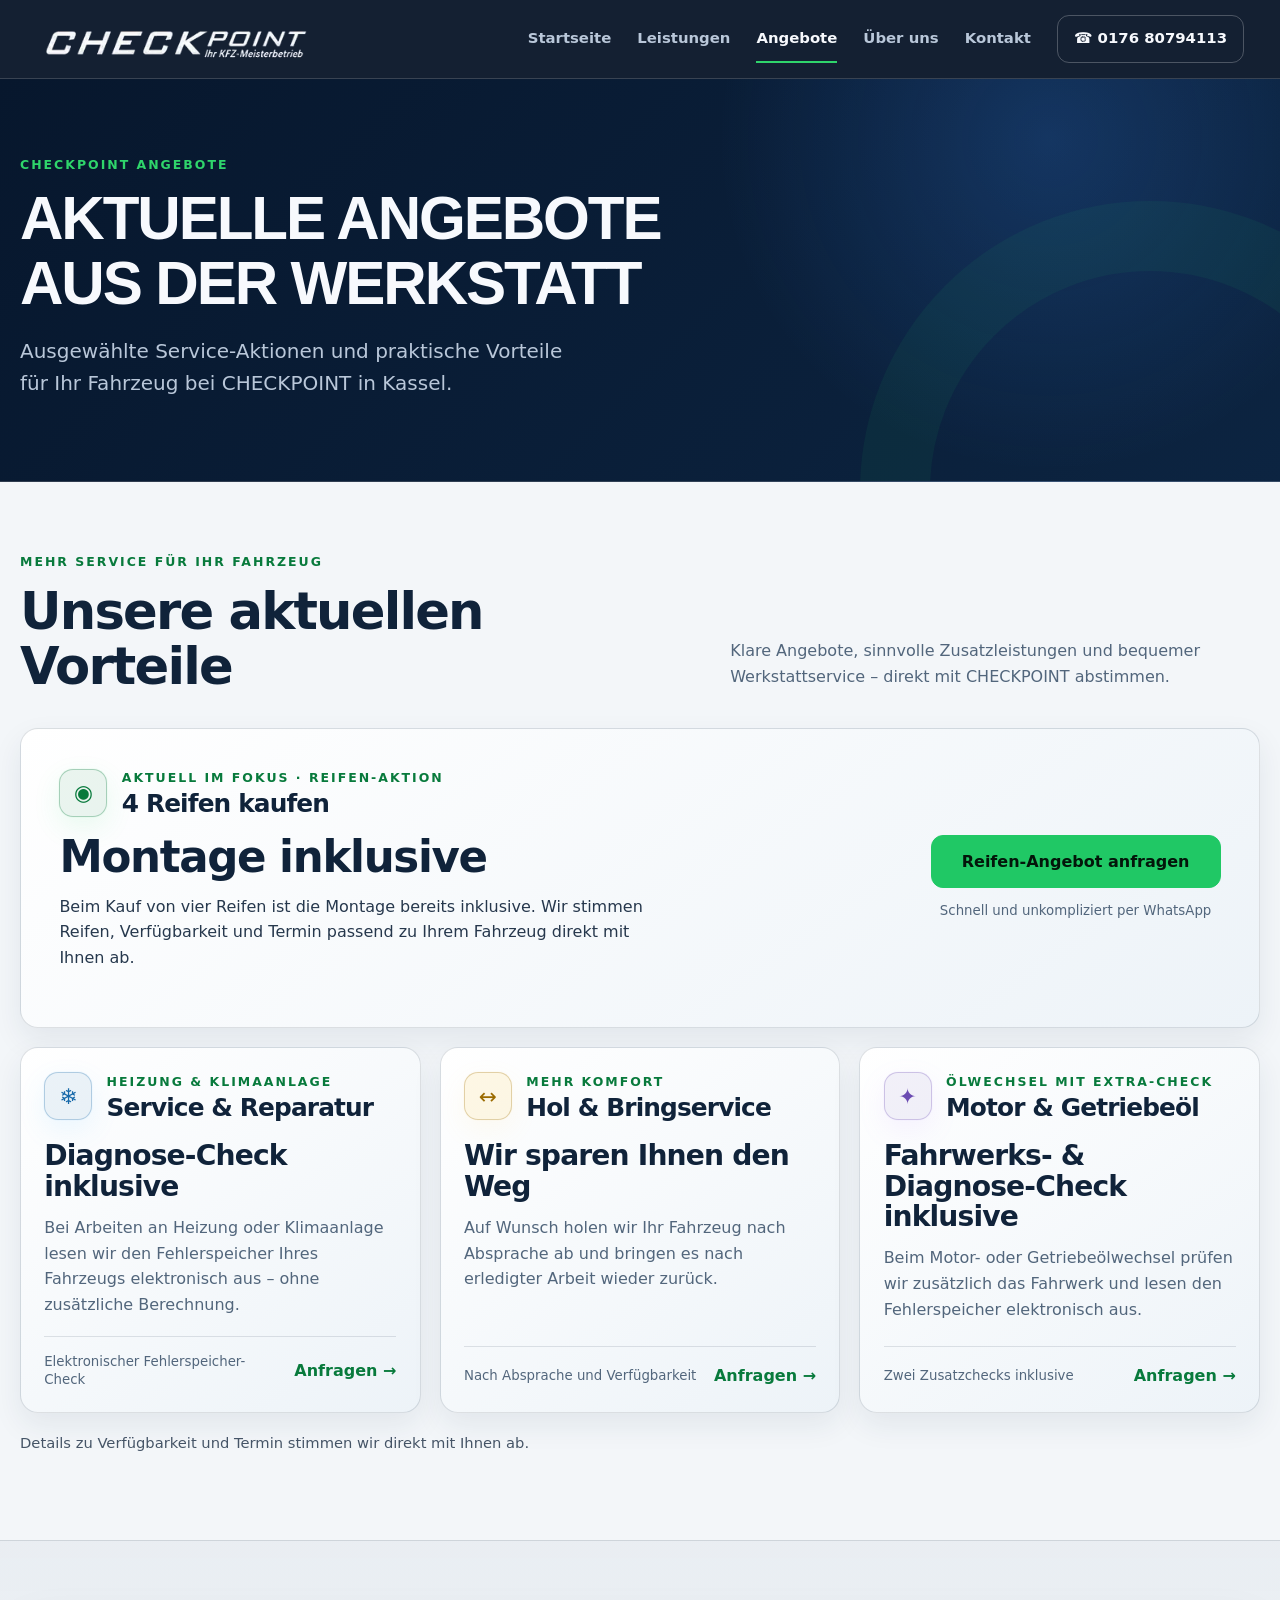
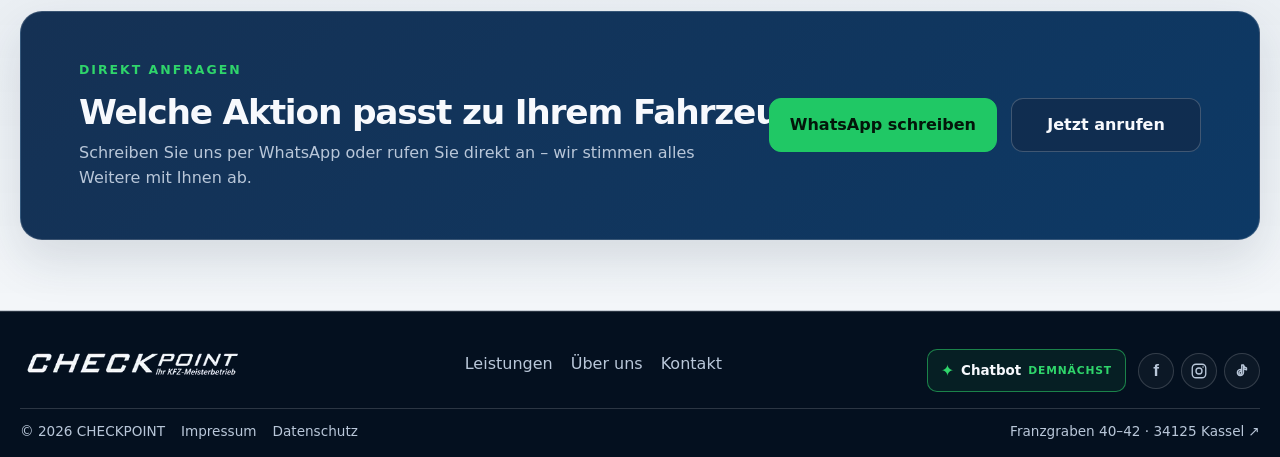
==== commit 82b66a42: "Refine offers page hierarchy and conversion flow" ====
--- a/angebote/index.html
+++ b/angebote/index.html
@@ -15,21 +15,41 @@
   <style>
     .offers-showcase {
       display: grid;
-      grid-template-columns: repeat(2, minmax(0, 1fr));
-      gap: 1.35rem;
+      grid-template-columns: repeat(3, minmax(0, 1fr));
+      gap: 1.2rem;
       margin-top: 1.8rem;
     }
 
     .offer-card {
       display: flex;
       flex-direction: column;
-      min-height: 260px;
-      padding: 1.55rem;
+      min-height: 100%;
+      padding: 1.45rem;
       border: 1px solid rgba(255,255,255,.12);
       border-radius: 18px;
       background:
         linear-gradient(145deg, rgba(255,255,255,.035), rgba(255,255,255,.008)),
         rgba(18,56,95,.72);
+    }
+
+    .offer-card-featured {
+      grid-column: 1 / -1;
+      display: grid;
+      grid-template-columns: minmax(0, 1fr) minmax(220px, 290px);
+      align-items: center;
+      gap: clamp(28px, 5vw, 70px);
+      padding: clamp(1.65rem, 3.5vw, 2.4rem);
+      border-color: rgba(47,213,107,.42);
+      background:
+        radial-gradient(circle at 100% 0, rgba(47,213,107,.14), transparent 34%),
+        linear-gradient(145deg, rgba(255,255,255,.045), rgba(255,255,255,.012)),
+        rgba(18,56,95,.76);
+    }
+
+    .offer-card-featured .offer-main-copy { min-width: 0; }
+    .offer-card-featured .offer-benefit {
+      margin-top: .15rem;
+      font-size: clamp(1.8rem, 3.4vw, 3rem);
     }
 
     .offer-card-head {
@@ -52,31 +72,34 @@
       line-height: 1;
     }
 
-    .offer-card .eyebrow {
-      margin: 0 0 .2rem;
-    }
+    .offer-card .eyebrow { margin: 0 0 .2rem; }
 
     .offer-card h2 {
       margin: 0;
-      font-size: clamp(1.25rem, 2.2vw, 1.65rem);
+      font-size: clamp(1.2rem, 2vw, 1.55rem);
       line-height: 1.08;
     }
 
     .offer-benefit {
       margin: .25rem 0 .8rem;
-      font-size: clamp(1.35rem, 2.7vw, 2rem);
-      line-height: 1.05;
+      font-size: clamp(1.3rem, 2.2vw, 1.8rem);
+      line-height: 1.08;
       font-weight: 800;
       letter-spacing: -.03em;
     }
 
-    .offer-card > p:not(.eyebrow):not(.offer-benefit) {
+    .offer-card > p:not(.eyebrow):not(.offer-benefit),
+    .offer-main-copy > p:not(.eyebrow):not(.offer-benefit) {
       margin: 0 0 1.15rem;
-      max-width: 52ch;
+      max-width: 58ch;
       opacity: .9;
     }
 
     .offer-card-footer {
+      display: flex;
+      align-items: center;
+      justify-content: space-between;
+      gap: 14px;
       margin-top: auto;
       padding-top: 1rem;
       border-top: 1px solid rgba(255,255,255,.10);
@@ -86,6 +109,28 @@
       opacity: .72;
       line-height: 1.35;
     }
+
+    .offer-link {
+      color: var(--brand);
+      text-decoration: none;
+      font-weight: 850;
+      white-space: nowrap;
+    }
+
+    .offer-link:hover {
+      text-decoration: underline;
+      text-underline-offset: 4px;
+    }
+
+    .offer-featured-action {
+      display: grid;
+      gap: 12px;
+      align-self: stretch;
+      align-content: center;
+    }
+
+    .offer-featured-action .button { width: 100%; }
+    .offer-featured-action small { color: var(--muted); text-align: center; }
 
     .offer-note {
       margin-top: 1.15rem;
@@ -93,20 +138,22 @@
       opacity: .76;
     }
 
-    @media (max-width: 860px) {
-      .offers-showcase {
-        grid-template-columns: 1fr;
-      }
-
-      .offer-card {
-        min-height: unset;
-      }
+    @media (max-width: 1050px) {
+      .offers-showcase { grid-template-columns: repeat(2, minmax(0, 1fr)); }
+      .offer-card-featured { grid-template-columns: 1fr; }
+      .offer-featured-action { max-width: 320px; }
+    }
+
+    @media (max-width: 720px) {
+      .offers-showcase { grid-template-columns: 1fr; }
+      .offer-card { min-height: unset; }
+      .offer-card-featured { grid-column: auto; }
+      .offer-card-footer { align-items: flex-start; flex-direction: column; }
     }
 
     @media (max-width: 560px) {
-      .offer-card {
-        padding: 1.25rem;
-      }
+      .offer-card,
+      .offer-card-featured { padding: 1.25rem; }
     }
   </style>
 <meta name="robots" content="noindex, nofollow"></head>
@@ -147,17 +194,22 @@
         </div>
 
         <div class="offers-showcase">
-          <article class="offer-card">
-            <div class="offer-card-head">
-              <span class="offer-icon" aria-hidden="true">◉</span>
-              <div>
-                <p class="eyebrow">Reifen-Aktion</p>
-                <h2>4 Reifen kaufen</h2>
-              </div>
-            </div>
-            <p class="offer-benefit">Montage inklusive</p>
-            <p>Beim Kauf von vier Reifen ist die Montage bereits inklusive. Reifen und Montage erhalten Sie bequem aus einer Hand.</p>
-            <div class="offer-card-footer"><small>Direkt mit der Werkstatt abstimmen</small></div>
+          <article class="offer-card offer-card-featured">
+            <div class="offer-main-copy">
+              <div class="offer-card-head">
+                <span class="offer-icon" aria-hidden="true">◉</span>
+                <div>
+                  <p class="eyebrow">Aktuell im Fokus · Reifen-Aktion</p>
+                  <h2>4 Reifen kaufen</h2>
+                </div>
+              </div>
+              <p class="offer-benefit">Montage inklusive</p>
+              <p>Beim Kauf von vier Reifen ist die Montage bereits inklusive. Wir stimmen Reifen, Verfügbarkeit und Termin passend zu Ihrem Fahrzeug direkt mit Ihnen ab.</p>
+            </div>
+            <div class="offer-featured-action">
+              <a class="button button-primary" href="https://wa.me/4917680794113?text=Hallo%20CHECKPOINT%2C%20ich%20interessiere%20mich%20f%C3%BCr%20die%20Reifen-Aktion." target="_blank" rel="noopener noreferrer">Reifen-Angebot anfragen</a>
+              <small>Schnell und unkompliziert per WhatsApp</small>
+            </div>
           </article>
 
           <article class="offer-card">
@@ -170,7 +222,7 @@
             </div>
             <p class="offer-benefit">Diagnose-Check inklusive</p>
             <p>Bei Arbeiten an Heizung oder Klimaanlage lesen wir den Fehlerspeicher Ihres Fahrzeugs elektronisch aus – ohne zusätzliche Berechnung.</p>
-            <div class="offer-card-footer"><small>Elektronischer Fehlerspeicher-Check</small></div>
+            <div class="offer-card-footer"><small>Elektronischer Fehlerspeicher-Check</small><a class="offer-link" href="https://wa.me/4917680794113?text=Hallo%20CHECKPOINT%2C%20ich%20interessiere%20mich%20f%C3%BCr%20den%20Klima-%20oder%20Heizungsservice." target="_blank" rel="noopener noreferrer">Anfragen →</a></div>
           </article>
 
           <article class="offer-card">
@@ -183,7 +235,7 @@
             </div>
             <p class="offer-benefit">Wir sparen Ihnen den Weg</p>
             <p>Auf Wunsch holen wir Ihr Fahrzeug nach Absprache ab und bringen es nach erledigter Arbeit wieder zurück.</p>
-            <div class="offer-card-footer"><small>Nach Absprache und Verfügbarkeit</small></div>
+            <div class="offer-card-footer"><small>Nach Absprache und Verfügbarkeit</small><a class="offer-link" href="https://wa.me/4917680794113?text=Hallo%20CHECKPOINT%2C%20ich%20interessiere%20mich%20f%C3%BCr%20den%20Hol-%20%26%20Bringservice." target="_blank" rel="noopener noreferrer">Anfragen →</a></div>
           </article>
 
           <article class="offer-card">
@@ -196,7 +248,7 @@
             </div>
             <p class="offer-benefit">Fahrwerks- & Diagnose-Check inklusive</p>
             <p>Beim Motor- oder Getriebeölwechsel prüfen wir zusätzlich das Fahrwerk und lesen den Fehlerspeicher elektronisch aus.</p>
-            <div class="offer-card-footer"><small>Zwei Zusatzchecks inklusive</small></div>
+            <div class="offer-card-footer"><small>Zwei Zusatzchecks inklusive</small><a class="offer-link" href="https://wa.me/4917680794113?text=Hallo%20CHECKPOINT%2C%20ich%20interessiere%20mich%20f%C3%BCr%20den%20%C3%96lwechsel%20mit%20Extra-Check." target="_blank" rel="noopener noreferrer">Anfragen →</a></div>
           </article>
         </div>
 
@@ -215,6 +267,11 @@
     </section>
   </main>
 
+  <div class="mobile-contact-bar" aria-label="Schnellkontakt">
+    <a href="https://wa.me/4917680794113?text=Hallo%20CHECKPOINT%2C%20ich%20habe%20eine%20Frage%20zu%20einem%20aktuellen%20Angebot." target="_blank" rel="noopener noreferrer">WhatsApp</a>
+    <a href="tel:+4917680794113">Anrufen</a>
+  </div>
+
   <footer class="site-footer">
     <div class="container">
       <div class="footer-grid">
--- a/assets/refinements.css
+++ b/assets/refinements.css
@@ -89,3 +89,77 @@
     font-size: .72rem;
   }
 }
+
+
+/* Homepage conversion polish: one featured offer, no extra visual noise. */
+.home-offer { padding-top: 10px; }
+.home-offer-card {
+  display: grid;
+  grid-template-columns: minmax(0, 1fr) minmax(220px, 250px);
+  align-items: center;
+  gap: clamp(28px, 5vw, 64px);
+  padding: clamp(28px, 4vw, 44px);
+  border: 1px solid color-mix(in srgb, var(--brand) 35%, var(--line));
+  border-radius: var(--radius);
+  background:
+    radial-gradient(circle at 100% 0, rgba(47,213,107,.12), transparent 34%),
+    linear-gradient(145deg, rgba(255,255,255,.045), rgba(255,255,255,.012));
+}
+.home-offer-card h2 { max-width: 760px; margin-bottom: 12px; font-size: clamp(1.8rem, 3.2vw, 2.8rem); }
+.home-offer-card p:last-child { max-width: 900px; margin-bottom: 0; color: var(--muted); }
+.home-offer-actions { display: grid; justify-items: stretch; gap: 12px; min-width: 0; }
+.home-offer-actions .button { width: 100%; }
+.home-offer-actions .text-link { margin-top: 0; }
+
+/* Real actions only: compact mobile contact bar. */
+.mobile-contact-bar { display: none; }
+
+@media (max-width: 720px) {
+  body { padding-bottom: 68px; }
+  .home-offer { padding-top: 0; }
+  .home-offer-card { grid-template-columns: 1fr; gap: 22px; padding: 24px 20px; }
+  .home-offer-actions { width: 100%; min-width: 0; }
+  .home-offer-actions .button { width: 100%; }
+
+  .mobile-contact-bar {
+    position: fixed;
+    z-index: 60;
+    left: 10px;
+    right: 10px;
+    bottom: 10px;
+    display: grid;
+    grid-template-columns: 1.2fr .8fr;
+    gap: 8px;
+    padding: 8px;
+    border: 1px solid rgba(255,255,255,.14);
+    border-radius: 16px;
+    background: rgba(4,16,31,.94);
+    box-shadow: 0 14px 36px rgba(0,0,0,.28);
+    backdrop-filter: blur(16px);
+  }
+  .mobile-contact-bar a {
+    min-height: 44px;
+    display: grid;
+    place-items: center;
+    padding: 9px 12px;
+    border-radius: 10px;
+    text-decoration: none;
+    font-weight: 850;
+  }
+  .mobile-contact-bar a:first-child { background: var(--brand); color: #03160a; }
+  .mobile-contact-bar a:last-child { border: 1px solid rgba(255,255,255,.2); color: #f7f9fd; }
+}
+
+@media (prefers-color-scheme: light) {
+  .home-offer-card {
+    border-color: rgba(8,122,60,.22);
+    background: radial-gradient(circle at 100% 0, rgba(8,122,60,.08), transparent 34%), #fff;
+    box-shadow: 0 12px 30px rgba(27,49,72,.07);
+  }
+}
+
+
+@media (max-width: 900px) {
+  .home-offer-card { grid-template-columns: 1fr; }
+  .home-offer-actions { width: 100%; max-width: 320px; }
+}
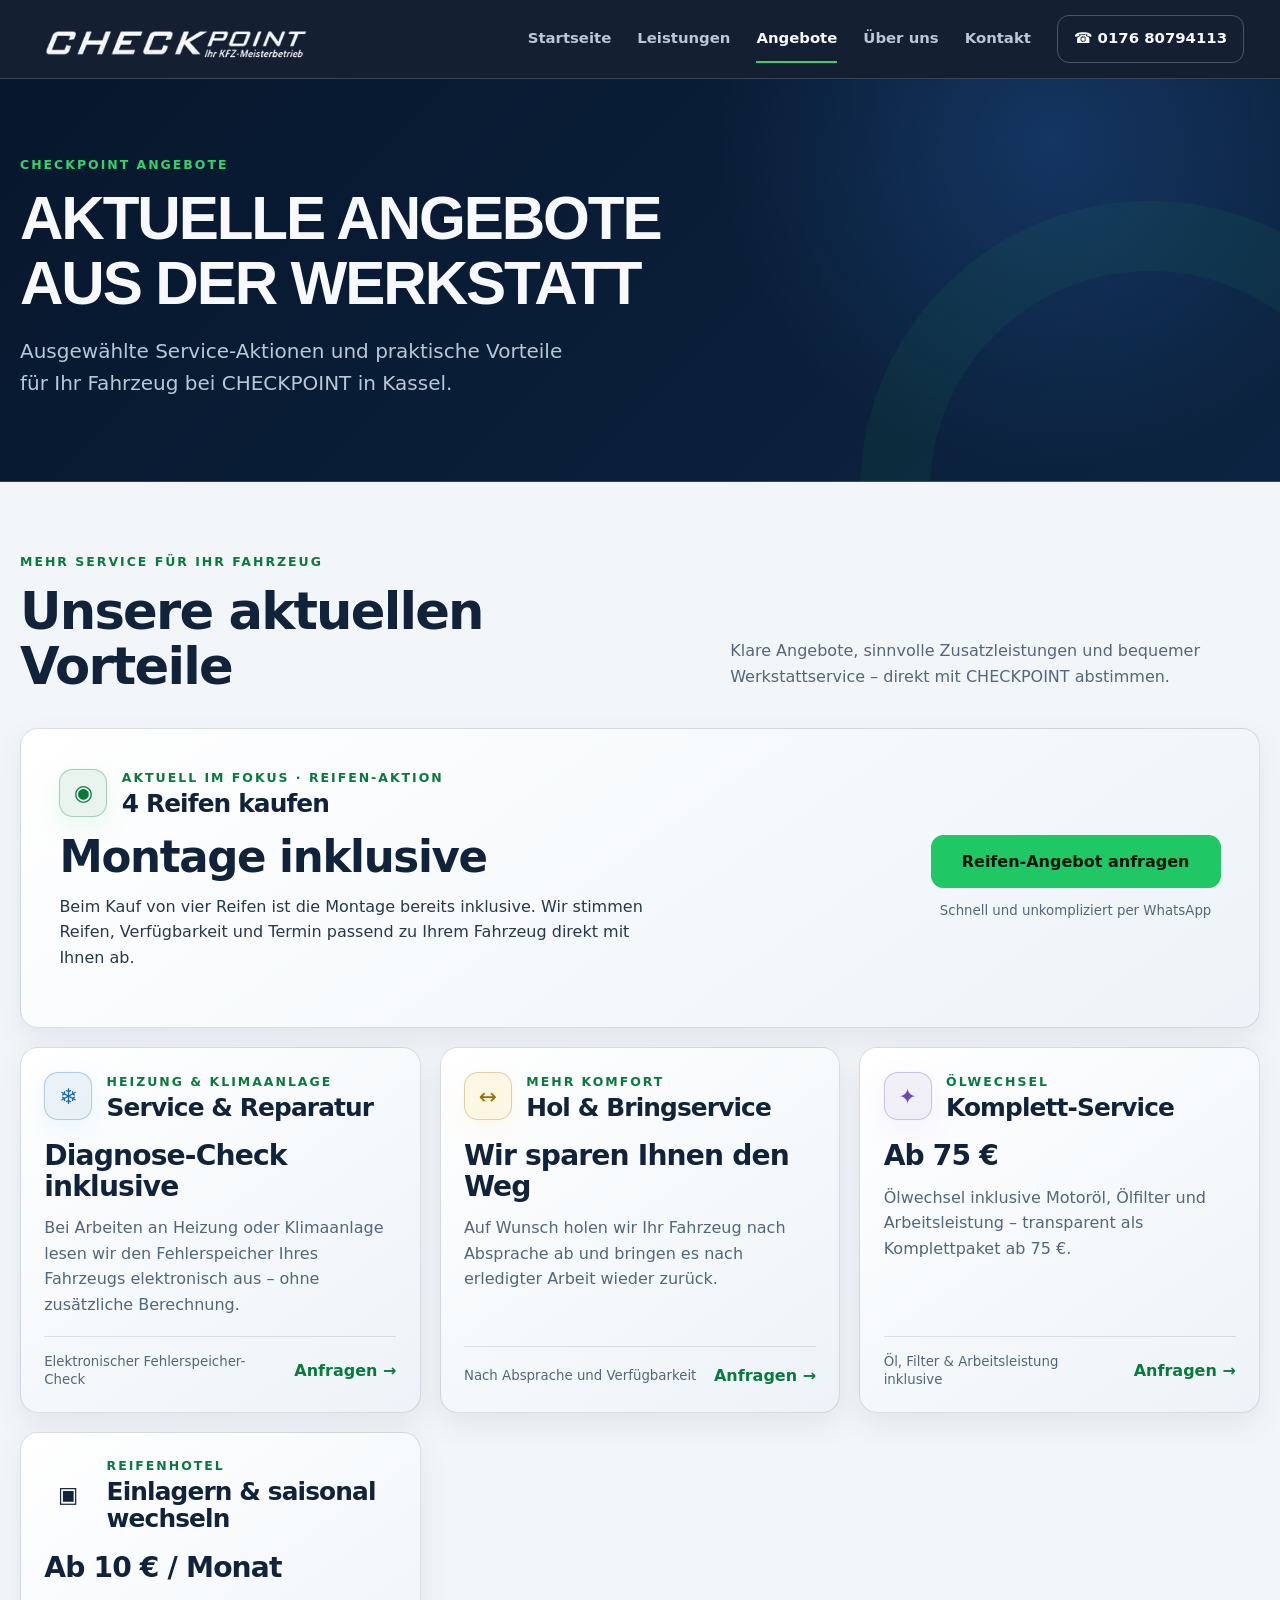
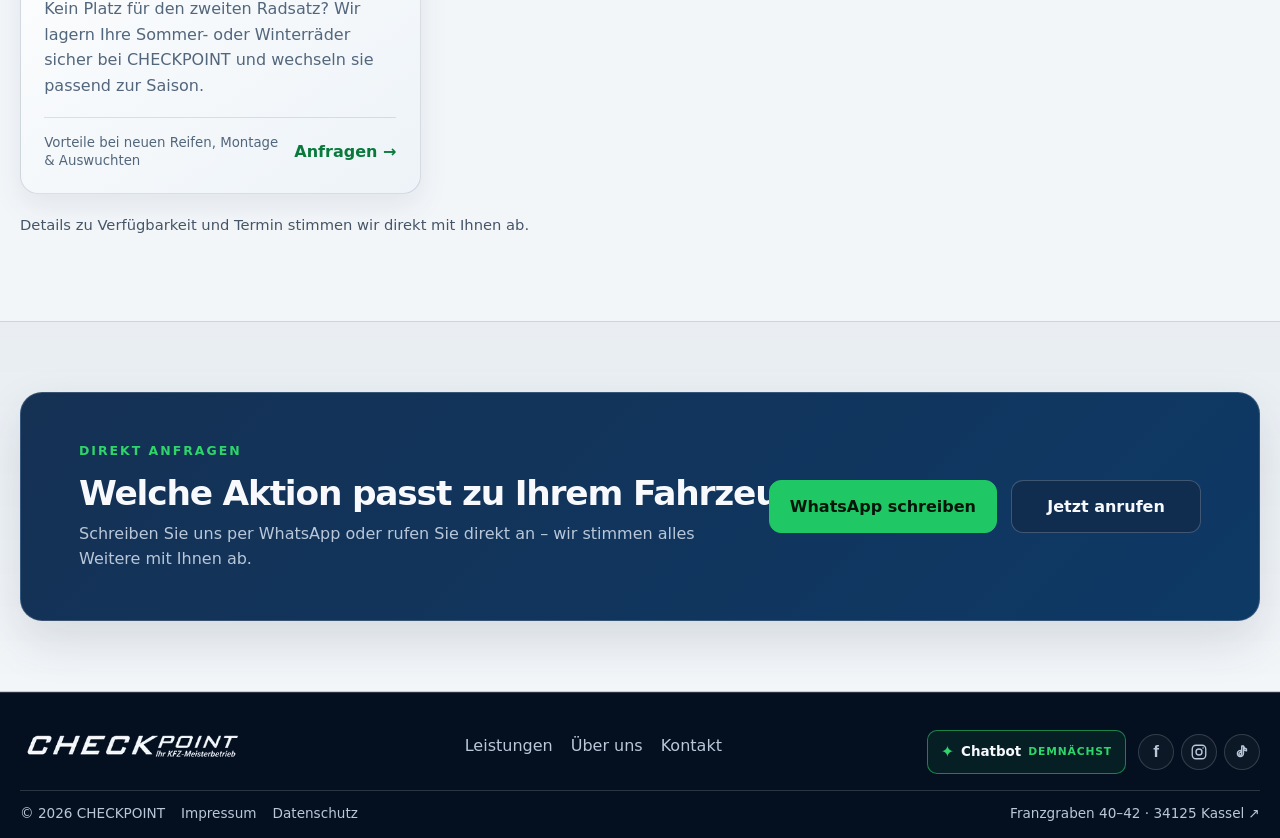
==== commit 582e3f51: "Add oil change price and Reifenhotel offers" ====
--- a/angebote/index.html
+++ b/angebote/index.html
@@ -5,7 +5,7 @@
   <meta charset="utf-8">
   <meta name="viewport" content="width=device-width,initial-scale=1">
   <title>Angebote – CHECKPOINT Kassel</title>
-  <meta name="description" content="Aktuelle Werkstatt-Angebote von CHECKPOINT Kassel: Reifen, Heizung & Klimaanlage, Hol & Bringservice sowie Ölwechsel mit Extra-Check.">
+  <meta name="description" content="Aktuelle Werkstatt-Angebote von CHECKPOINT Kassel: Reifen, Reifenhotel, Heizung & Klimaanlage, Hol & Bringservice sowie Ölwechsel ab 75 €.">
   <meta name="theme-color" content="#061326">
   <link rel="canonical" href="https://sandro-abashishvili.de/checkpoint-kassel/angebote/">
   <link rel="icon" href="../assets/images/checkpoint-mark.svg" type="image/svg+xml">
@@ -242,13 +242,26 @@
             <div class="offer-card-head">
               <span class="offer-icon" aria-hidden="true">✦</span>
               <div>
-                <p class="eyebrow">Ölwechsel mit Extra-Check</p>
-                <h2>Motor & Getriebeöl</h2>
-              </div>
-            </div>
-            <p class="offer-benefit">Fahrwerks- & Diagnose-Check inklusive</p>
-            <p>Beim Motor- oder Getriebeölwechsel prüfen wir zusätzlich das Fahrwerk und lesen den Fehlerspeicher elektronisch aus.</p>
-            <div class="offer-card-footer"><small>Zwei Zusatzchecks inklusive</small><a class="offer-link" href="https://wa.me/4917680794113?text=Hallo%20CHECKPOINT%2C%20ich%20interessiere%20mich%20f%C3%BCr%20den%20%C3%96lwechsel%20mit%20Extra-Check." target="_blank" rel="noopener noreferrer">Anfragen →</a></div>
+                <p class="eyebrow">Ölwechsel</p>
+                <h2>Komplett-Service</h2>
+              </div>
+            </div>
+            <p class="offer-benefit">Ab 75 €</p>
+            <p>Ölwechsel inklusive Motoröl, Ölfilter und Arbeitsleistung – transparent als Komplettpaket ab 75 €.</p>
+            <div class="offer-card-footer"><small>Öl, Filter & Arbeitsleistung inklusive</small><a class="offer-link" href="https://wa.me/4917680794113?text=Hallo%20CHECKPOINT%2C%20ich%20interessiere%20mich%20f%C3%BCr%20den%20%C3%96lwechsel%20ab%2075%20Euro." target="_blank" rel="noopener noreferrer">Anfragen →</a></div>
+          </article>
+
+          <article class="offer-card">
+            <div class="offer-card-head">
+              <span class="offer-icon" aria-hidden="true">▣</span>
+              <div>
+                <p class="eyebrow">Reifenhotel</p>
+                <h2>Einlagern & saisonal wechseln</h2>
+              </div>
+            </div>
+            <p class="offer-benefit">Ab 10 € / Monat</p>
+            <p>Kein Platz für den zweiten Radsatz? Wir lagern Ihre Sommer- oder Winterräder sicher bei CHECKPOINT und wechseln sie passend zur Saison.</p>
+            <div class="offer-card-footer"><small>Vorteile bei neuen Reifen, Montage & Auswuchten</small><a class="offer-link" href="https://wa.me/4917680794113?text=Hallo%20CHECKPOINT%2C%20ich%20interessiere%20mich%20f%C3%BCr%20das%20Reifenhotel%20ab%2010%20Euro%20pro%20Monat." target="_blank" rel="noopener noreferrer">Anfragen →</a></div>
           </article>
         </div>
 
@@ -267,11 +280,6 @@
     </section>
   </main>
 
-  <div class="mobile-contact-bar" aria-label="Schnellkontakt">
-    <a href="https://wa.me/4917680794113?text=Hallo%20CHECKPOINT%2C%20ich%20habe%20eine%20Frage%20zu%20einem%20aktuellen%20Angebot." target="_blank" rel="noopener noreferrer">WhatsApp</a>
-    <a href="tel:+4917680794113">Anrufen</a>
-  </div>
-
   <footer class="site-footer">
     <div class="container">
       <div class="footer-grid">
--- a/assets/refinements.css
+++ b/assets/refinements.css
@@ -111,45 +111,6 @@
 .home-offer-actions .button { width: 100%; }
 .home-offer-actions .text-link { margin-top: 0; }
 
-/* Real actions only: compact mobile contact bar. */
-.mobile-contact-bar { display: none; }
-
-@media (max-width: 720px) {
-  body { padding-bottom: 68px; }
-  .home-offer { padding-top: 0; }
-  .home-offer-card { grid-template-columns: 1fr; gap: 22px; padding: 24px 20px; }
-  .home-offer-actions { width: 100%; min-width: 0; }
-  .home-offer-actions .button { width: 100%; }
-
-  .mobile-contact-bar {
-    position: fixed;
-    z-index: 60;
-    left: 10px;
-    right: 10px;
-    bottom: 10px;
-    display: grid;
-    grid-template-columns: 1.2fr .8fr;
-    gap: 8px;
-    padding: 8px;
-    border: 1px solid rgba(255,255,255,.14);
-    border-radius: 16px;
-    background: rgba(4,16,31,.94);
-    box-shadow: 0 14px 36px rgba(0,0,0,.28);
-    backdrop-filter: blur(16px);
-  }
-  .mobile-contact-bar a {
-    min-height: 44px;
-    display: grid;
-    place-items: center;
-    padding: 9px 12px;
-    border-radius: 10px;
-    text-decoration: none;
-    font-weight: 850;
-  }
-  .mobile-contact-bar a:first-child { background: var(--brand); color: #03160a; }
-  .mobile-contact-bar a:last-child { border: 1px solid rgba(255,255,255,.2); color: #f7f9fd; }
-}
-
 @media (prefers-color-scheme: light) {
   .home-offer-card {
     border-color: rgba(8,122,60,.22);
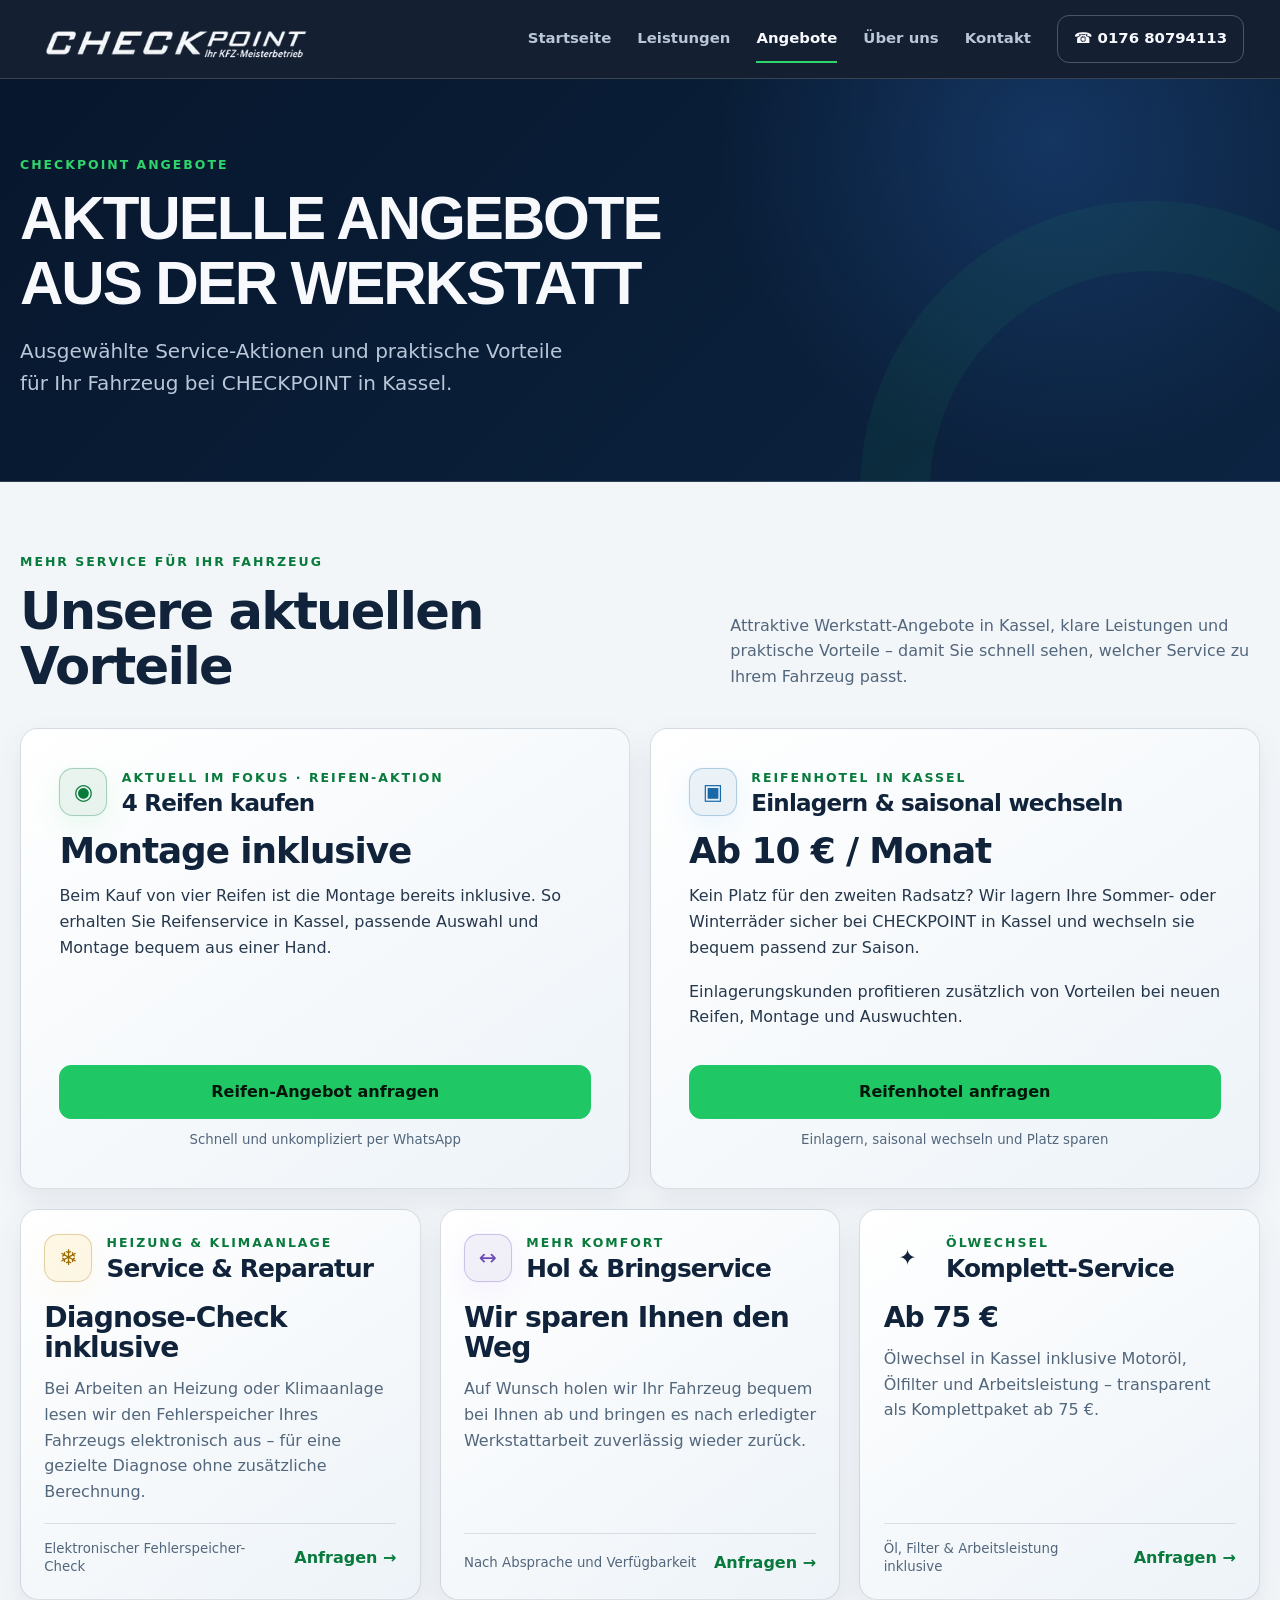
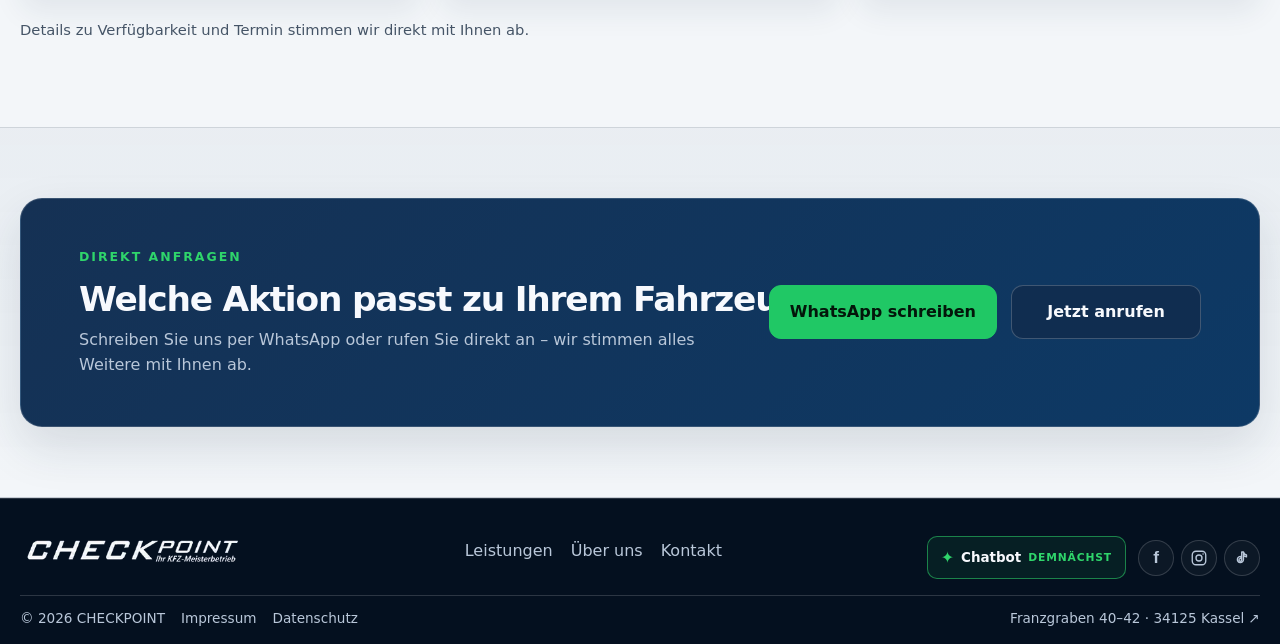
==== commit d4f319fc: "Rework offers layout and strengthen local SEO copy" ====
--- a/angebote/index.html
+++ b/angebote/index.html
@@ -5,7 +5,7 @@
   <meta charset="utf-8">
   <meta name="viewport" content="width=device-width,initial-scale=1">
   <title>Angebote – CHECKPOINT Kassel</title>
-  <meta name="description" content="Aktuelle Werkstatt-Angebote von CHECKPOINT Kassel: Reifen, Reifenhotel, Heizung & Klimaanlage, Hol & Bringservice sowie Ölwechsel ab 75 €.">
+  <meta name="description" content="Aktuelle Werkstatt-Angebote bei CHECKPOINT Kassel: Reifenservice, Reifenhotel ab 10 € / Monat, Ölwechsel ab 75 €, Klima-Service und Hol- & Bringservice.">
   <meta name="theme-color" content="#061326">
   <link rel="canonical" href="https://sandro-abashishvili.de/checkpoint-kassel/angebote/">
   <link rel="icon" href="../assets/images/checkpoint-mark.svg" type="image/svg+xml">
@@ -15,12 +15,13 @@
   <style>
     .offers-showcase {
       display: grid;
-      grid-template-columns: repeat(3, minmax(0, 1fr));
+      grid-template-columns: repeat(6, minmax(0, 1fr));
       gap: 1.2rem;
       margin-top: 1.8rem;
     }
 
     .offer-card {
+      grid-column: span 2;
       display: flex;
       flex-direction: column;
       min-height: 100%;
@@ -33,11 +34,10 @@
     }
 
     .offer-card-featured {
-      grid-column: 1 / -1;
-      display: grid;
-      grid-template-columns: minmax(0, 1fr) minmax(220px, 290px);
-      align-items: center;
-      gap: clamp(28px, 5vw, 70px);
+      grid-column: span 3;
+      display: flex;
+      flex-direction: column;
+      gap: 0;
       padding: clamp(1.65rem, 3.5vw, 2.4rem);
       border-color: rgba(47,213,107,.42);
       background:
@@ -49,7 +49,13 @@
     .offer-card-featured .offer-main-copy { min-width: 0; }
     .offer-card-featured .offer-benefit {
       margin-top: .15rem;
-      font-size: clamp(1.8rem, 3.4vw, 3rem);
+      font-size: clamp(1.7rem, 2.8vw, 2.55rem);
+    }
+    .offer-card-featured .offer-card-head h2 {
+      font-size: clamp(1.25rem, 1.8vw, 1.6rem);
+    }
+    .offer-card-featured.reifenhotel-card .offer-card-head h2 {
+      white-space: nowrap;
     }
 
     .offer-card-head {
@@ -124,9 +130,10 @@
 
     .offer-featured-action {
       display: grid;
-      gap: 12px;
-      align-self: stretch;
-      align-content: center;
+      gap: 10px;
+      margin-top: auto;
+      padding-top: 1rem;
+      border-top: 1px solid rgba(255,255,255,.10);
     }
 
     .offer-featured-action .button { width: 100%; }
@@ -140,14 +147,14 @@
 
     @media (max-width: 1050px) {
       .offers-showcase { grid-template-columns: repeat(2, minmax(0, 1fr)); }
-      .offer-card-featured { grid-template-columns: 1fr; }
-      .offer-featured-action { max-width: 320px; }
+      .offer-card,
+      .offer-card-featured { grid-column: auto; }
+      .offer-card-featured.reifenhotel-card .offer-card-head h2 { white-space: normal; }
     }
 
     @media (max-width: 720px) {
       .offers-showcase { grid-template-columns: 1fr; }
       .offer-card { min-height: unset; }
-      .offer-card-featured { grid-column: auto; }
       .offer-card-footer { align-items: flex-start; flex-direction: column; }
     }
 
@@ -190,7 +197,7 @@
       <div class="container">
         <div class="catalog-intro">
           <div><p class="eyebrow">Mehr Service für Ihr Fahrzeug</p><h2>Unsere aktuellen Vorteile</h2></div>
-          <p>Klare Angebote, sinnvolle Zusatzleistungen und bequemer Werkstattservice – direkt mit CHECKPOINT abstimmen.</p>
+          <p>Attraktive Werkstatt-Angebote in Kassel, klare Leistungen und praktische Vorteile – damit Sie schnell sehen, welcher Service zu Ihrem Fahrzeug passt.</p>
         </div>
 
         <div class="offers-showcase">
@@ -204,11 +211,30 @@
                 </div>
               </div>
               <p class="offer-benefit">Montage inklusive</p>
-              <p>Beim Kauf von vier Reifen ist die Montage bereits inklusive. Wir stimmen Reifen, Verfügbarkeit und Termin passend zu Ihrem Fahrzeug direkt mit Ihnen ab.</p>
+              <p>Beim Kauf von vier Reifen ist die Montage bereits inklusive. So erhalten Sie Reifenservice in Kassel, passende Auswahl und Montage bequem aus einer Hand.</p>
             </div>
             <div class="offer-featured-action">
               <a class="button button-primary" href="https://wa.me/4917680794113?text=Hallo%20CHECKPOINT%2C%20ich%20interessiere%20mich%20f%C3%BCr%20die%20Reifen-Aktion." target="_blank" rel="noopener noreferrer">Reifen-Angebot anfragen</a>
               <small>Schnell und unkompliziert per WhatsApp</small>
+            </div>
+          </article>
+
+          <article class="offer-card offer-card-featured reifenhotel-card">
+            <div class="offer-main-copy">
+              <div class="offer-card-head">
+                <span class="offer-icon" aria-hidden="true">▣</span>
+                <div>
+                  <p class="eyebrow">Reifenhotel in Kassel</p>
+                  <h2>Einlagern & saisonal wechseln</h2>
+                </div>
+              </div>
+              <p class="offer-benefit">Ab 10 € / Monat</p>
+              <p>Kein Platz für den zweiten Radsatz? Wir lagern Ihre Sommer- oder Winterräder sicher bei CHECKPOINT in Kassel und wechseln sie bequem passend zur Saison.</p>
+              <p>Einlagerungskunden profitieren zusätzlich von Vorteilen bei neuen Reifen, Montage und Auswuchten.</p>
+            </div>
+            <div class="offer-featured-action">
+              <a class="button button-primary" href="https://wa.me/4917680794113?text=Hallo%20CHECKPOINT%2C%20ich%20interessiere%20mich%20f%C3%BCr%20das%20Reifenhotel%20ab%2010%20Euro%20pro%20Monat." target="_blank" rel="noopener noreferrer">Reifenhotel anfragen</a>
+              <small>Einlagern, saisonal wechseln und Platz sparen</small>
             </div>
           </article>
 
@@ -221,7 +247,7 @@
               </div>
             </div>
             <p class="offer-benefit">Diagnose-Check inklusive</p>
-            <p>Bei Arbeiten an Heizung oder Klimaanlage lesen wir den Fehlerspeicher Ihres Fahrzeugs elektronisch aus – ohne zusätzliche Berechnung.</p>
+            <p>Bei Arbeiten an Heizung oder Klimaanlage lesen wir den Fehlerspeicher Ihres Fahrzeugs elektronisch aus – für eine gezielte Diagnose ohne zusätzliche Berechnung.</p>
             <div class="offer-card-footer"><small>Elektronischer Fehlerspeicher-Check</small><a class="offer-link" href="https://wa.me/4917680794113?text=Hallo%20CHECKPOINT%2C%20ich%20interessiere%20mich%20f%C3%BCr%20den%20Klima-%20oder%20Heizungsservice." target="_blank" rel="noopener noreferrer">Anfragen →</a></div>
           </article>
 
@@ -234,7 +260,7 @@
               </div>
             </div>
             <p class="offer-benefit">Wir sparen Ihnen den Weg</p>
-            <p>Auf Wunsch holen wir Ihr Fahrzeug nach Absprache ab und bringen es nach erledigter Arbeit wieder zurück.</p>
+            <p>Auf Wunsch holen wir Ihr Fahrzeug bequem bei Ihnen ab und bringen es nach erledigter Werkstattarbeit zuverlässig wieder zurück.</p>
             <div class="offer-card-footer"><small>Nach Absprache und Verfügbarkeit</small><a class="offer-link" href="https://wa.me/4917680794113?text=Hallo%20CHECKPOINT%2C%20ich%20interessiere%20mich%20f%C3%BCr%20den%20Hol-%20%26%20Bringservice." target="_blank" rel="noopener noreferrer">Anfragen →</a></div>
           </article>
 
@@ -247,22 +273,11 @@
               </div>
             </div>
             <p class="offer-benefit">Ab 75 €</p>
-            <p>Ölwechsel inklusive Motoröl, Ölfilter und Arbeitsleistung – transparent als Komplettpaket ab 75 €.</p>
+            <p>Ölwechsel in Kassel inklusive Motoröl, Ölfilter und Arbeitsleistung – transparent als Komplettpaket ab 75 €.</p>
             <div class="offer-card-footer"><small>Öl, Filter & Arbeitsleistung inklusive</small><a class="offer-link" href="https://wa.me/4917680794113?text=Hallo%20CHECKPOINT%2C%20ich%20interessiere%20mich%20f%C3%BCr%20den%20%C3%96lwechsel%20ab%2075%20Euro." target="_blank" rel="noopener noreferrer">Anfragen →</a></div>
           </article>
 
-          <article class="offer-card">
-            <div class="offer-card-head">
-              <span class="offer-icon" aria-hidden="true">▣</span>
-              <div>
-                <p class="eyebrow">Reifenhotel</p>
-                <h2>Einlagern & saisonal wechseln</h2>
-              </div>
-            </div>
-            <p class="offer-benefit">Ab 10 € / Monat</p>
-            <p>Kein Platz für den zweiten Radsatz? Wir lagern Ihre Sommer- oder Winterräder sicher bei CHECKPOINT und wechseln sie passend zur Saison.</p>
-            <div class="offer-card-footer"><small>Vorteile bei neuen Reifen, Montage & Auswuchten</small><a class="offer-link" href="https://wa.me/4917680794113?text=Hallo%20CHECKPOINT%2C%20ich%20interessiere%20mich%20f%C3%BCr%20das%20Reifenhotel%20ab%2010%20Euro%20pro%20Monat." target="_blank" rel="noopener noreferrer">Anfragen →</a></div>
-          </article>
+
         </div>
 
         <p class="offer-note">Details zu Verfügbarkeit und Termin stimmen wir direkt mit Ihnen ab.</p>
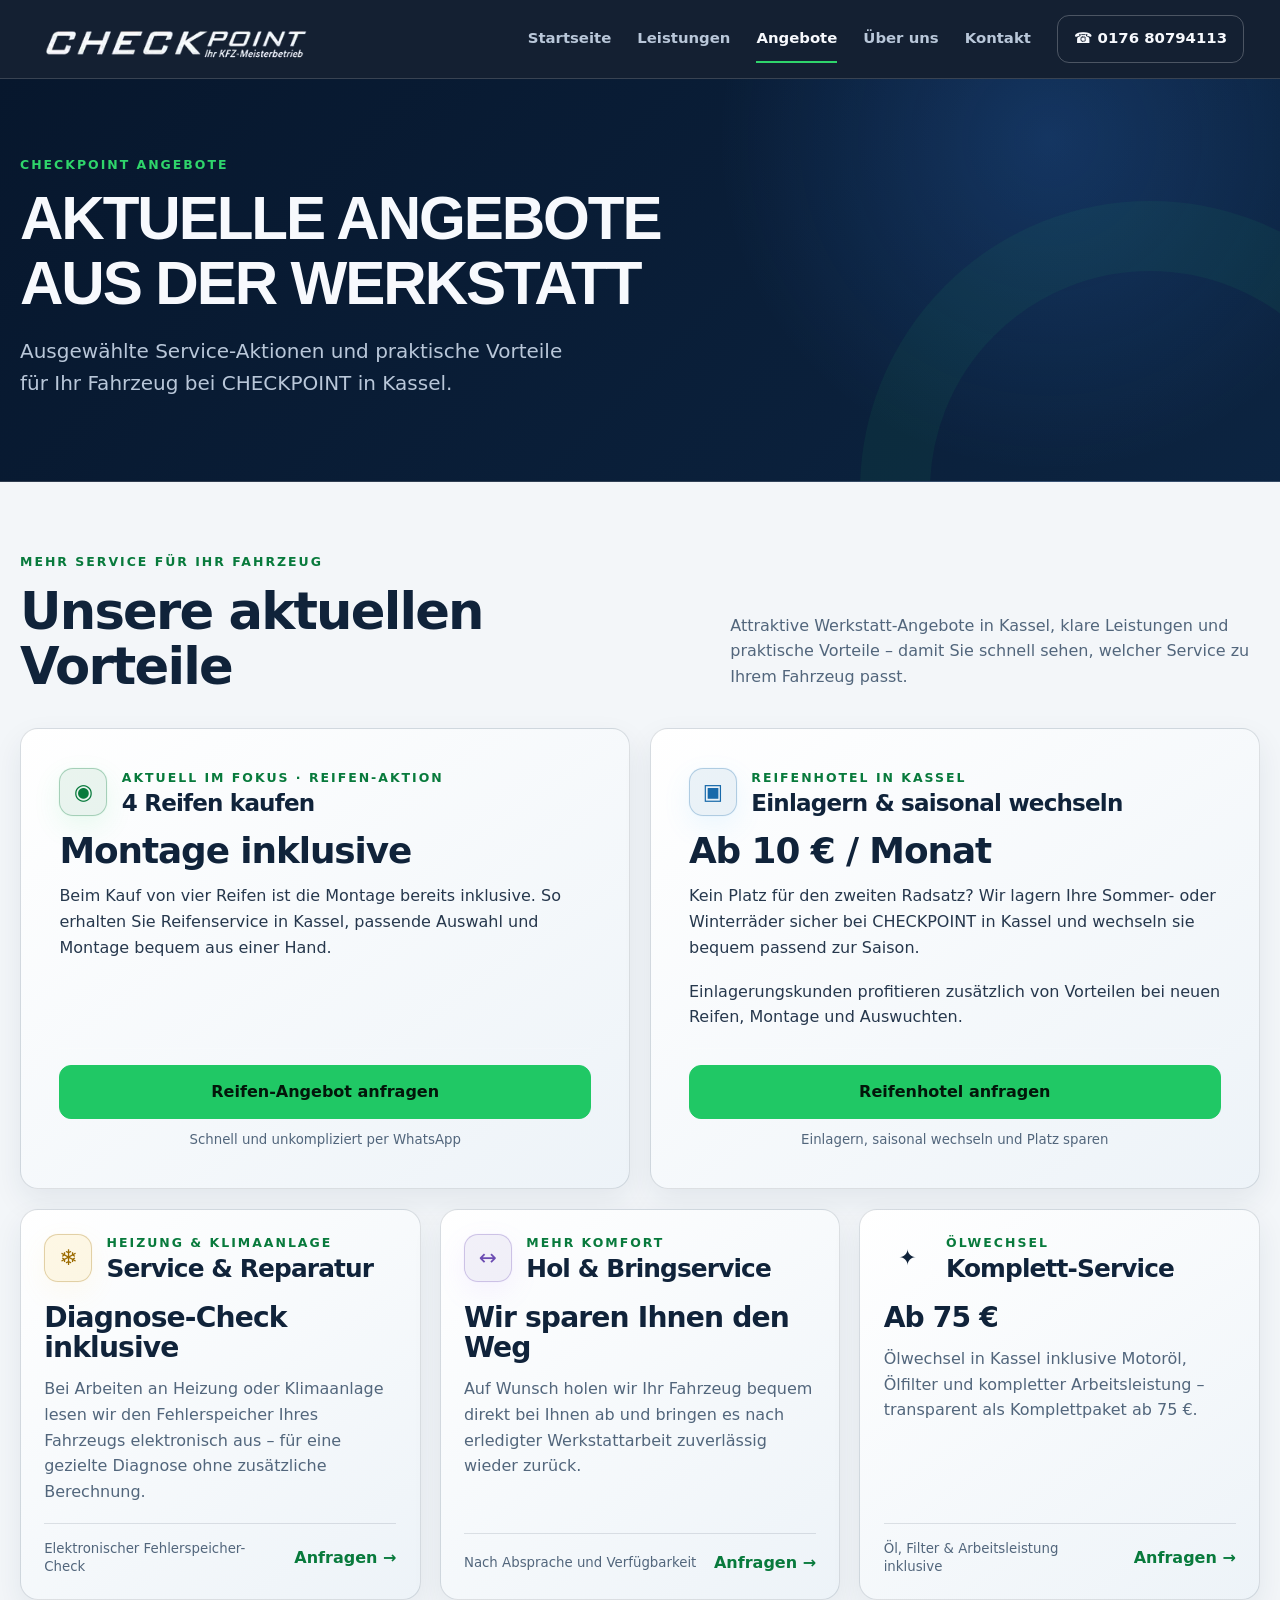
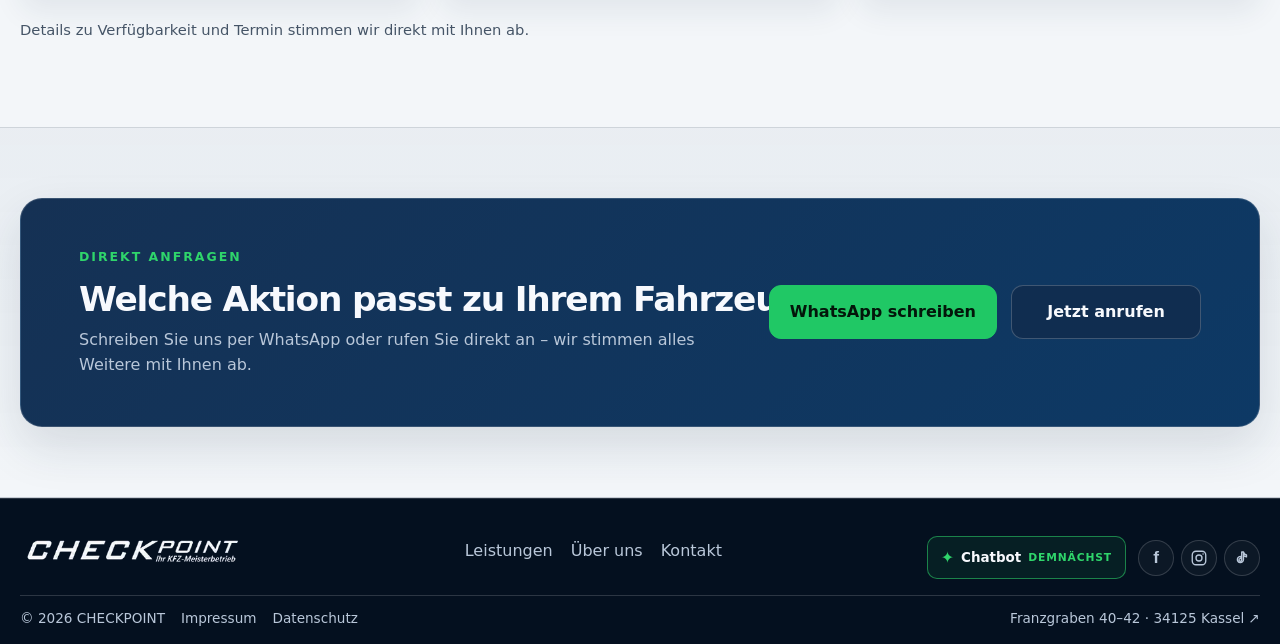
==== commit bd8102c4: "Fine tune offer copy lengths" ====
--- a/angebote/index.html
+++ b/angebote/index.html
@@ -260,7 +260,7 @@
               </div>
             </div>
             <p class="offer-benefit">Wir sparen Ihnen den Weg</p>
-            <p>Auf Wunsch holen wir Ihr Fahrzeug bequem bei Ihnen ab und bringen es nach erledigter Werkstattarbeit zuverlässig wieder zurück.</p>
+            <p>Auf Wunsch holen wir Ihr Fahrzeug bequem direkt bei Ihnen ab und bringen es nach erledigter Werkstattarbeit zuverlässig wieder zurück.</p>
             <div class="offer-card-footer"><small>Nach Absprache und Verfügbarkeit</small><a class="offer-link" href="https://wa.me/4917680794113?text=Hallo%20CHECKPOINT%2C%20ich%20interessiere%20mich%20f%C3%BCr%20den%20Hol-%20%26%20Bringservice." target="_blank" rel="noopener noreferrer">Anfragen →</a></div>
           </article>
 
@@ -273,7 +273,7 @@
               </div>
             </div>
             <p class="offer-benefit">Ab 75 €</p>
-            <p>Ölwechsel in Kassel inklusive Motoröl, Ölfilter und Arbeitsleistung – transparent als Komplettpaket ab 75 €.</p>
+            <p>Ölwechsel in Kassel inklusive Motoröl, Ölfilter und kompletter Arbeitsleistung – transparent als Komplettpaket ab 75 €.</p>
             <div class="offer-card-footer"><small>Öl, Filter & Arbeitsleistung inklusive</small><a class="offer-link" href="https://wa.me/4917680794113?text=Hallo%20CHECKPOINT%2C%20ich%20interessiere%20mich%20f%C3%BCr%20den%20%C3%96lwechsel%20ab%2075%20Euro." target="_blank" rel="noopener noreferrer">Anfragen →</a></div>
           </article>
 
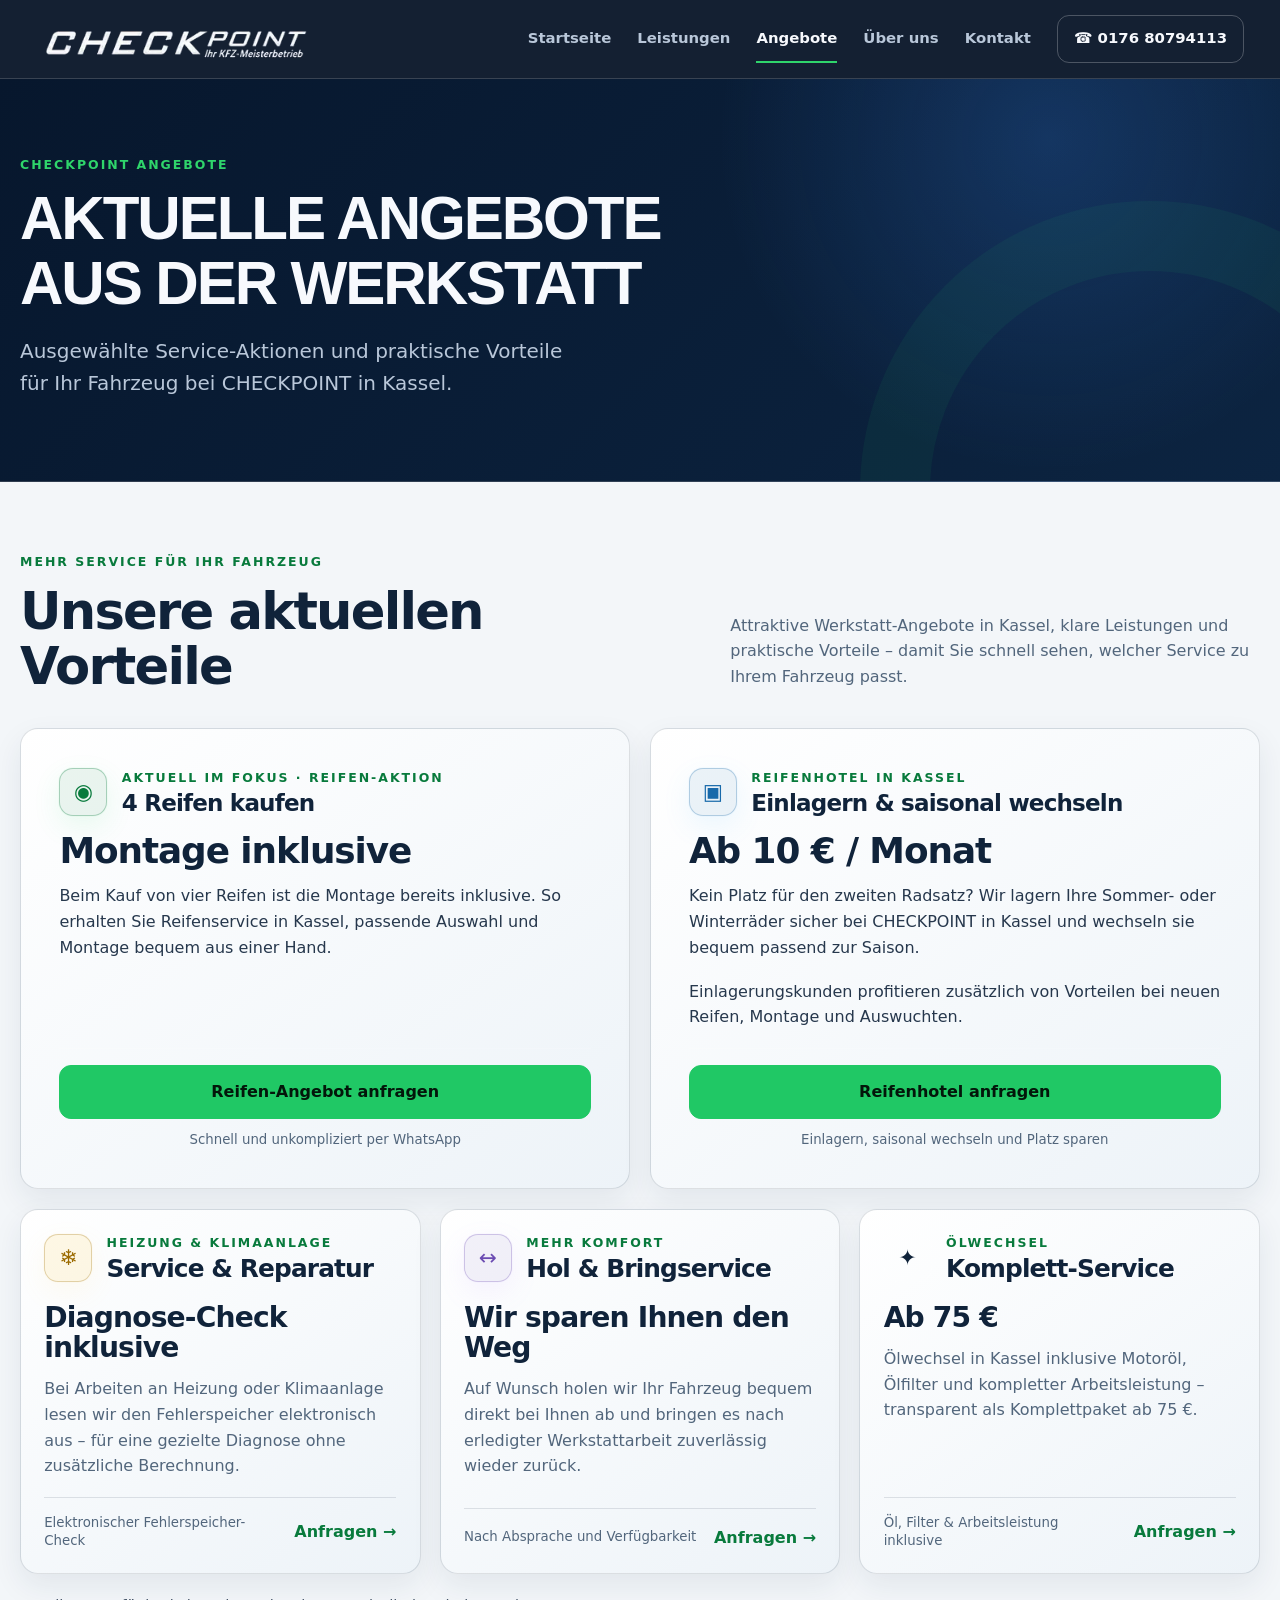
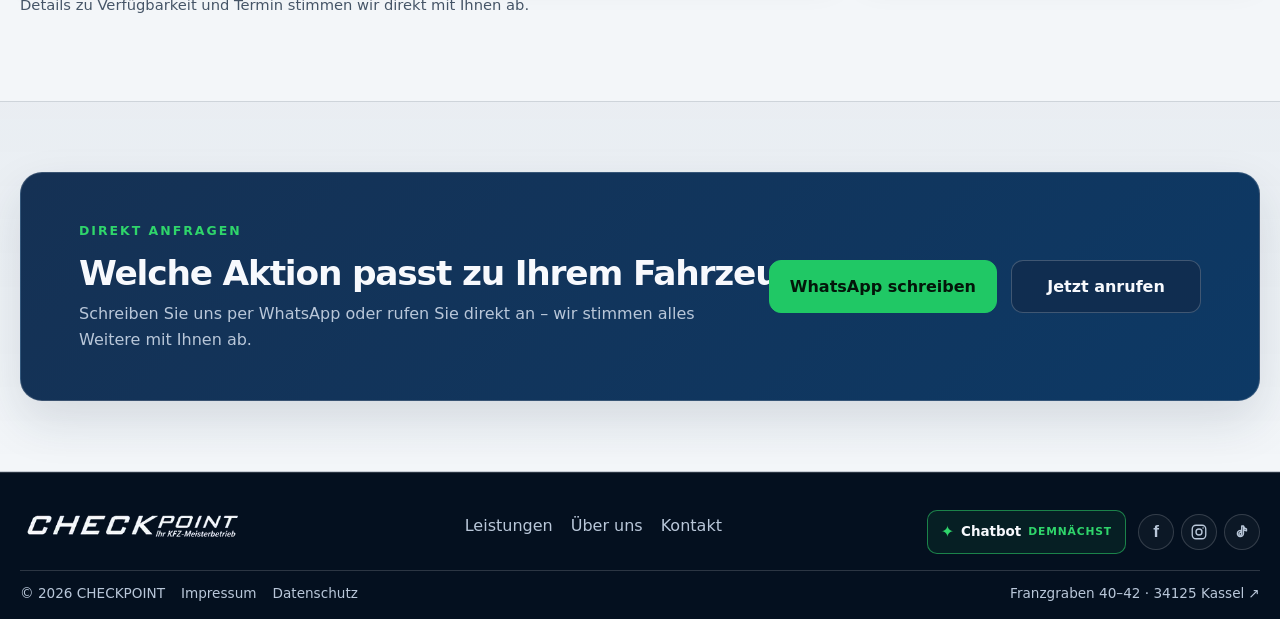
==== commit fb4b64ad: "Shorten climate service copy" ====
--- a/angebote/index.html
+++ b/angebote/index.html
@@ -247,7 +247,7 @@
               </div>
             </div>
             <p class="offer-benefit">Diagnose-Check inklusive</p>
-            <p>Bei Arbeiten an Heizung oder Klimaanlage lesen wir den Fehlerspeicher Ihres Fahrzeugs elektronisch aus – für eine gezielte Diagnose ohne zusätzliche Berechnung.</p>
+            <p>Bei Arbeiten an Heizung oder Klimaanlage lesen wir den Fehlerspeicher elektronisch aus – für eine gezielte Diagnose ohne zusätzliche Berechnung.</p>
             <div class="offer-card-footer"><small>Elektronischer Fehlerspeicher-Check</small><a class="offer-link" href="https://wa.me/4917680794113?text=Hallo%20CHECKPOINT%2C%20ich%20interessiere%20mich%20f%C3%BCr%20den%20Klima-%20oder%20Heizungsservice." target="_blank" rel="noopener noreferrer">Anfragen →</a></div>
           </article>
 
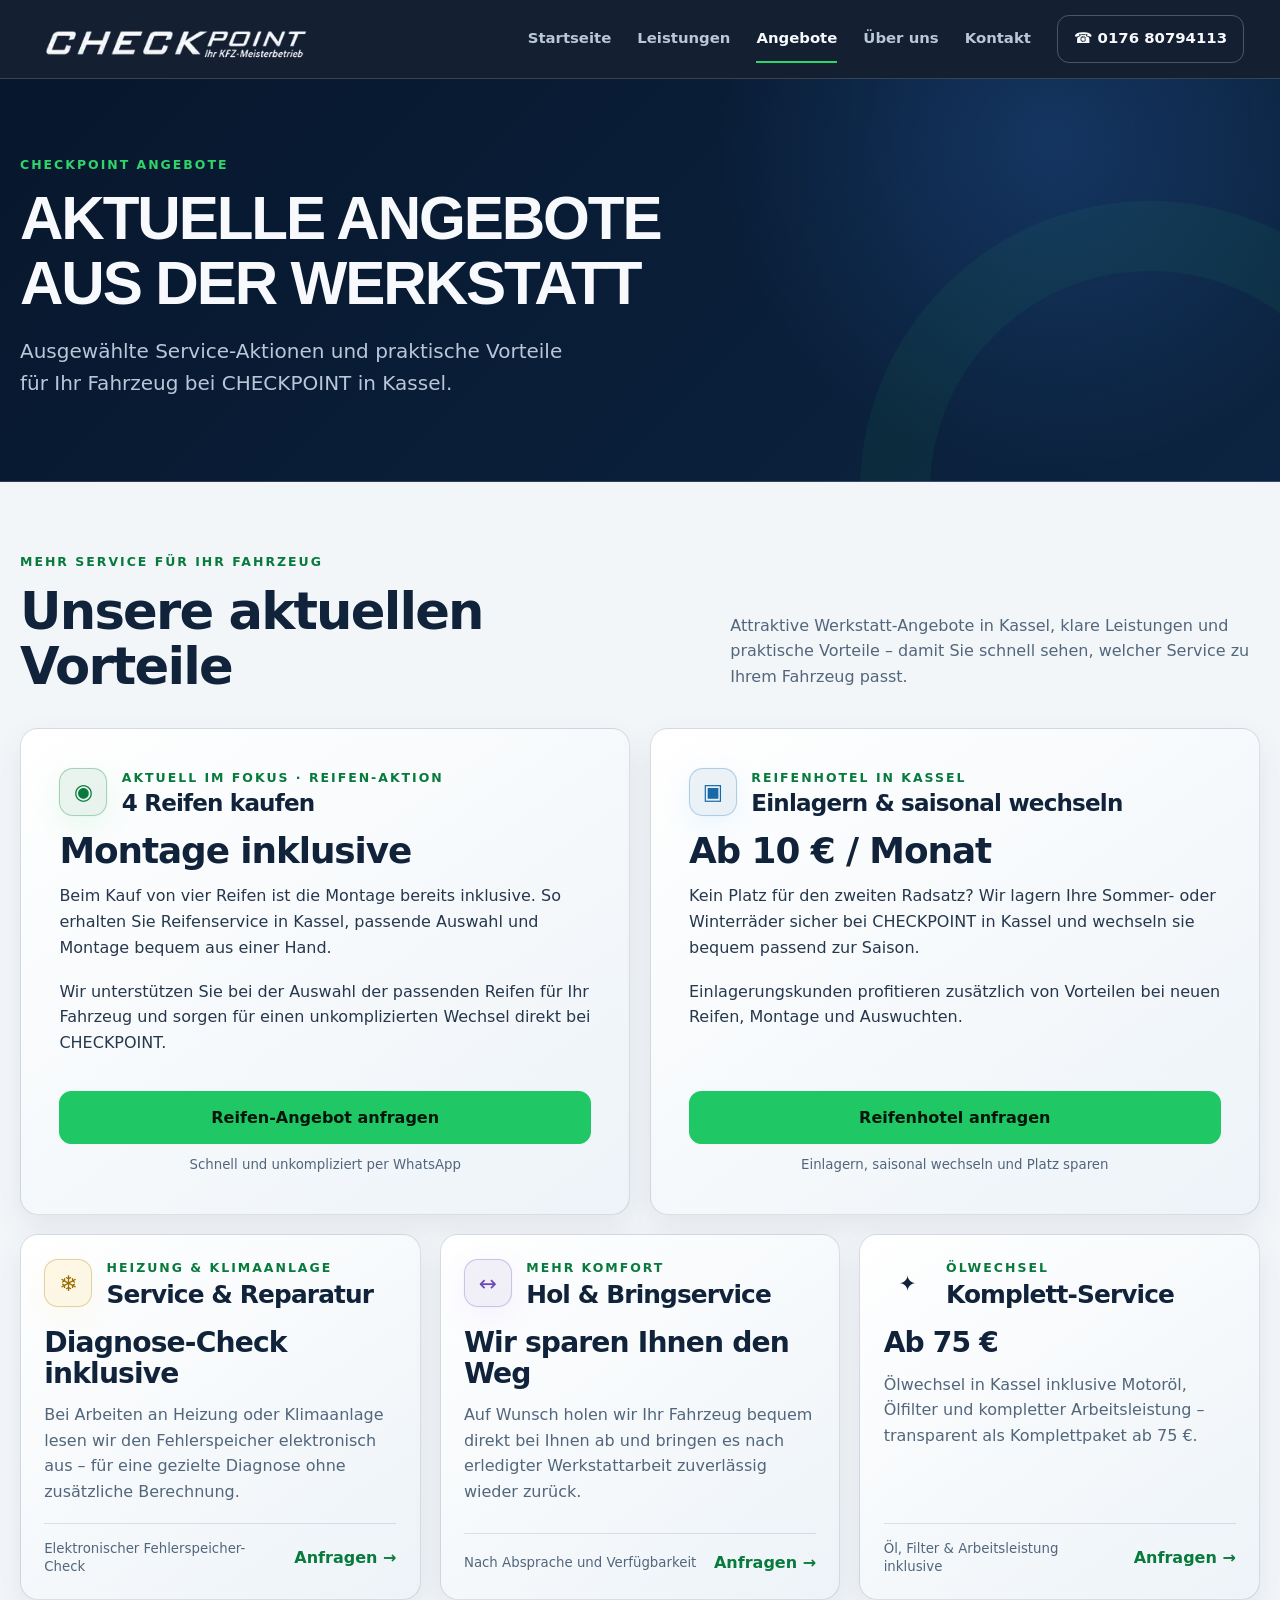
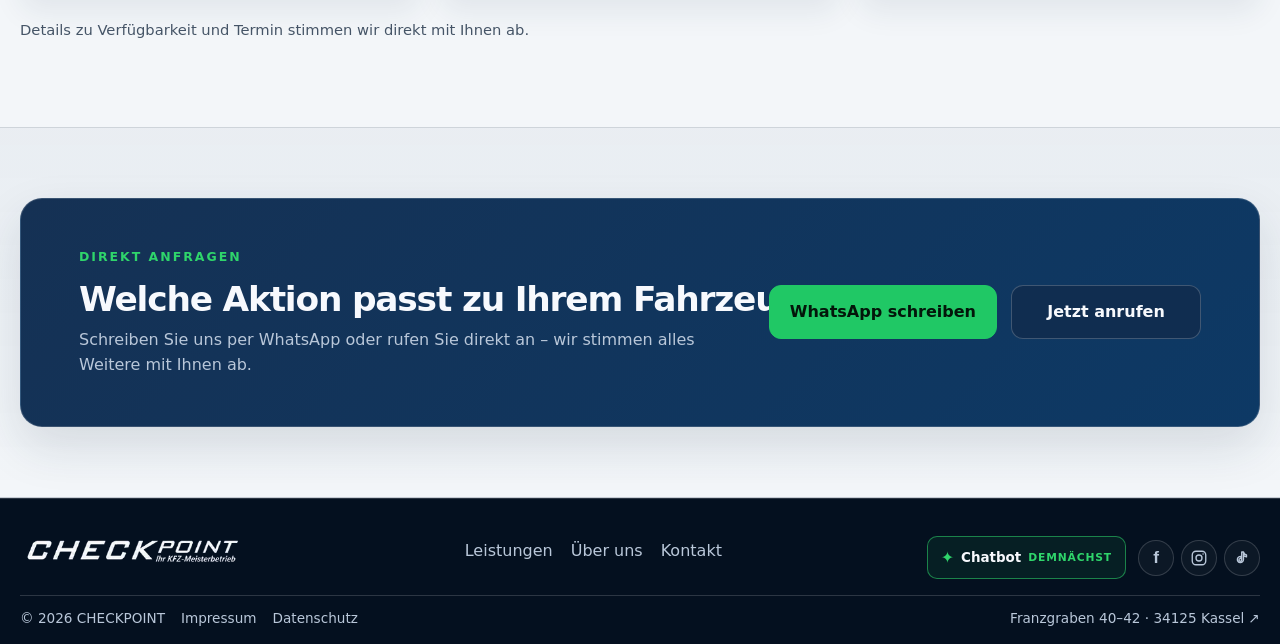
==== commit c8a5291e: "Balance featured tire offer copy" ====
--- a/angebote/index.html
+++ b/angebote/index.html
@@ -212,6 +212,7 @@
               </div>
               <p class="offer-benefit">Montage inklusive</p>
               <p>Beim Kauf von vier Reifen ist die Montage bereits inklusive. So erhalten Sie Reifenservice in Kassel, passende Auswahl und Montage bequem aus einer Hand.</p>
+              <p>Wir unterstützen Sie bei der Auswahl der passenden Reifen für Ihr Fahrzeug und sorgen für einen unkomplizierten Wechsel direkt bei CHECKPOINT.</p>
             </div>
             <div class="offer-featured-action">
               <a class="button button-primary" href="https://wa.me/4917680794113?text=Hallo%20CHECKPOINT%2C%20ich%20interessiere%20mich%20f%C3%BCr%20die%20Reifen-Aktion." target="_blank" rel="noopener noreferrer">Reifen-Angebot anfragen</a>
